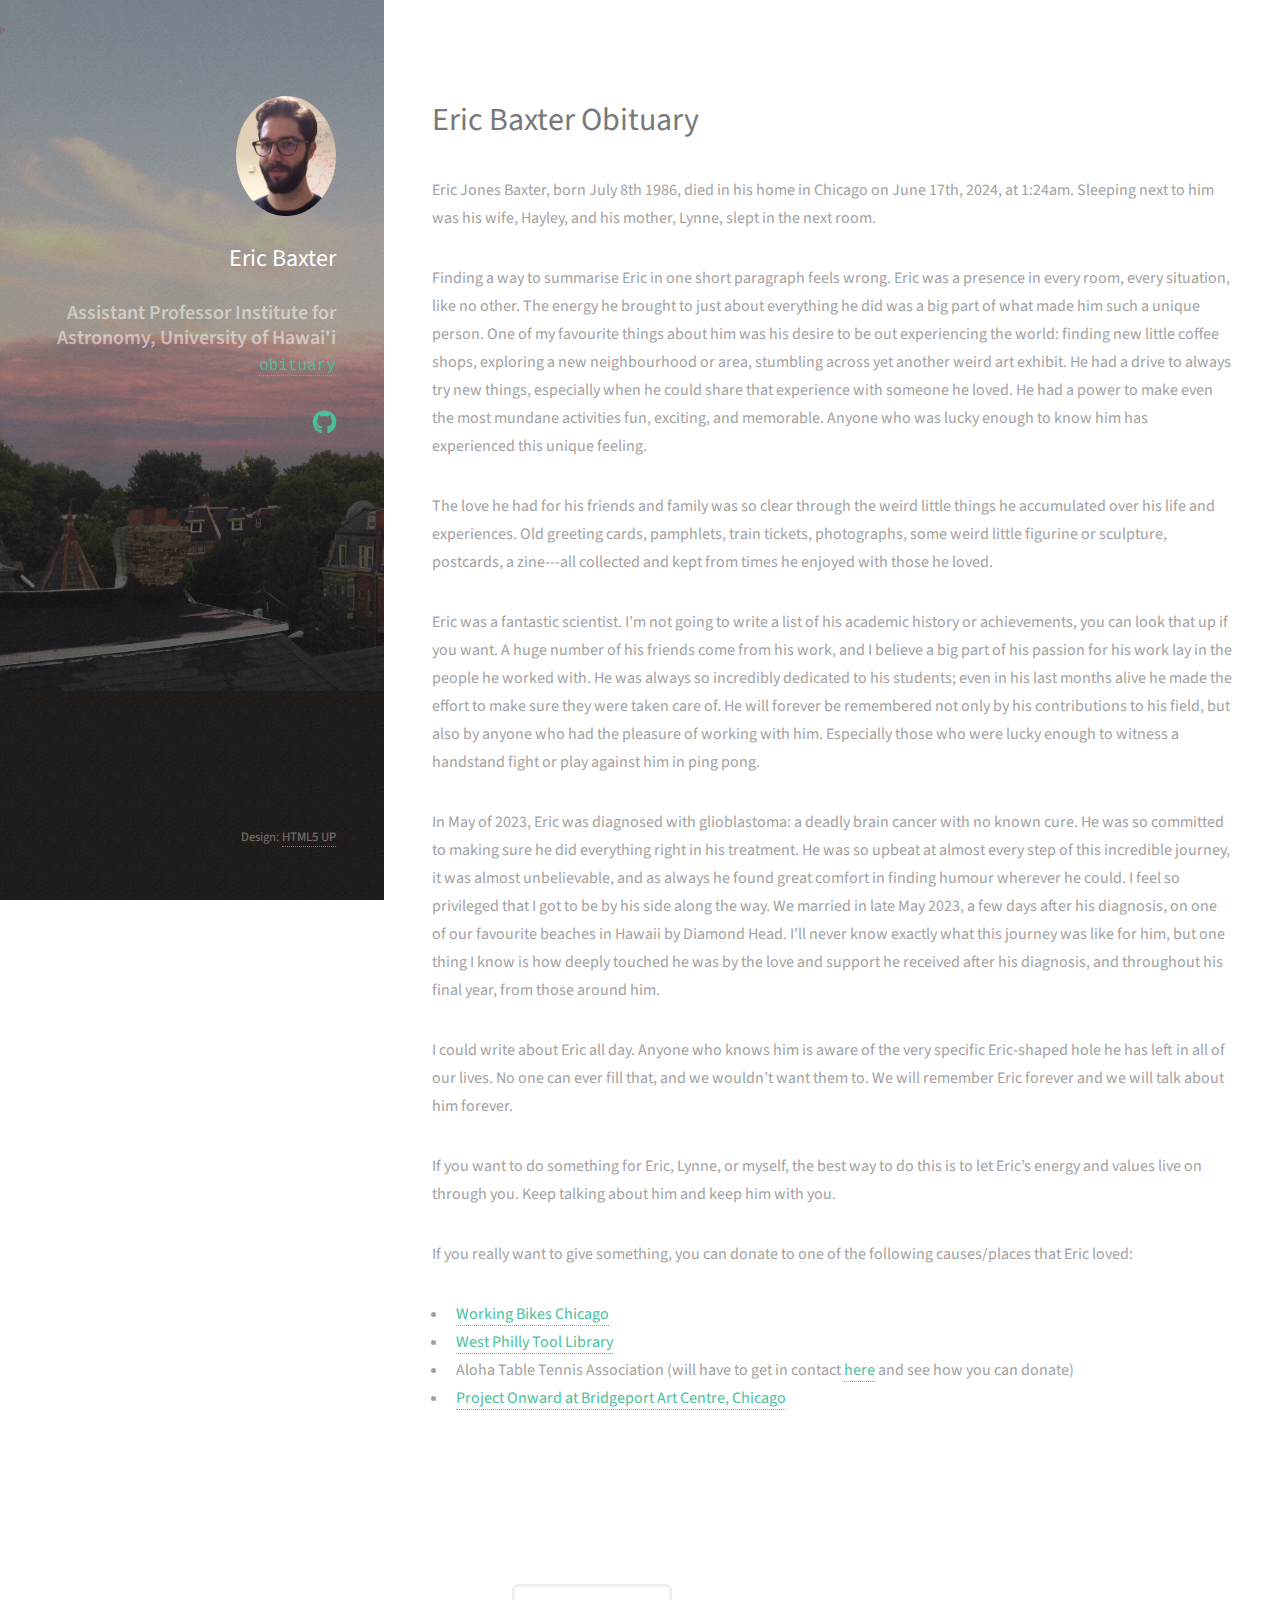
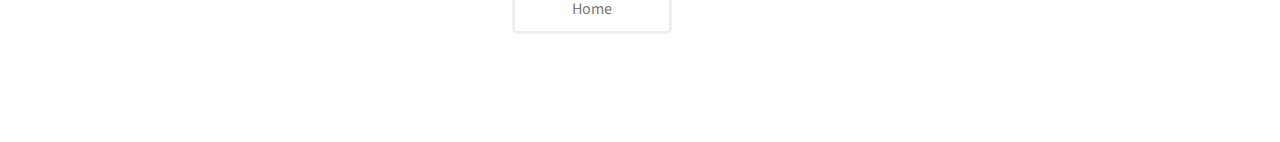
==== obit.html @ 88716fe7 "Update obit.html" ====
<!DOCTYPE HTML>
<!--
	Strata by HTML5 UP
	html5up.net | @ajlkn
	Free for personal and commercial use under the CCA 3.0 license (html5up.net/license)
-->
<html>
	<head>
		<title>Eric Baxter</title>
		<meta charset="utf-8" />
		<meta name="viewport" content="width=device-width, initial-scale=1, user-scalable=no" />
		<link rel="stylesheet" href="assets/css/main.css" />
	</head>
	<body class="is-preload">

		<!-- Header -->
			<header id="header">
				<div class="inner">
					<a href="#" class="image avatar" id="gohomelink"><img src="images/face_baxter.jpg" alt="" /></a>
					<h2><strong>Eric Baxter</strong>  </h2>
					<h1>
					  Assistant Professor <br>
					  Institute for Astronomy, </br>
					  University of Hawai'i <br></br>
					</h1>
					<!-- <span class="monospace">ericjbax at gmail dot com</span> -->
					<span class="monospace"><a href="obit.html"> obituary </a></span>
					<br></br>
					<ul class="icons">
						<li><a href="https://github.com/ebaxter" class="icon brands fa-github"><span class="label">Github</span></a></li>
					</ul>

				</div>
			</header>

		<!-- Main -->
			<div id="main">
			  <div id="main_wrap">
				<!-- One -->
					<section id="one">
						<header class="major">
							<h2><b>Eric Baxter Obituary</b></h2>
						</header>
						<p> 
							Eric Jones Baxter, born July 8th 1986, died in his home in Chicago on June 17th, 2024, at 1:24am. 
							Sleeping next to him was his wife, Hayley, and his mother, Lynne, slept in the next room. 
						</p>

            					<p> 
							Finding a way to summarise Eric in one short paragraph feels wrong. Eric was a presence in every room, every situation, like no other. 
							The energy he brought to just about everything he did was a big part of what made him such a unique person. 
							One of my favourite things about him was his desire to be out experiencing the world: finding new little coffee shops, exploring a new neighbourhood or area, stumbling across yet another weird art exhibit. 
							He had a drive to always try new things, especially when he could share that experience with someone he loved. He had a power to make even the most mundane activities fun, exciting, and memorable. 
							Anyone who was lucky enough to know him has experienced this unique feeling.
						</p>
						
						<p> 
							The love he had for his friends and family was so clear through the weird little things he accumulated over his life and experiences. 
							Old greeting cards, pamphlets, train tickets, photographs, some weird little figurine or sculpture, postcards, a zine---all collected and kept from times he enjoyed with those he loved. 
						</p>

						<p> 
							Eric was a fantastic scientist. I’m not going to write a list of his academic history or achievements, you can look that up if you want. 
							A huge number of his friends come from his work, and I believe a big part of his passion for his work lay in the people he worked with. 
							He was always so incredibly dedicated to his students; even in his last months alive he made the effort to make sure they were taken care of. 
							He will forever be remembered not only by his contributions to his field, but also by anyone who had the pleasure of working with him. 
							Especially those who were lucky enough to witness a handstand fight or play against him in ping pong. 
						</p>
						
						<p> 
							In May of 2023, Eric was diagnosed with glioblastoma: a deadly brain cancer with no known cure. He was so committed to making sure he did everything right in his treatment. 
							He was so upbeat at almost every step of this incredible journey, it was almost unbelievable, and as always he found great comfort in finding humour wherever he could.
							I feel so privileged that I got to be by his side along the way. We married in late May 2023, a few days after his diagnosis, on one of our favourite beaches in Hawaii by Diamond Head. 
							I’ll never know exactly what this journey was like for him, but one thing I know is how deeply touched he was by the love and support he received after his diagnosis, and throughout his final year, from those around him. 
						</p>
						
						<p> 
							I could write about Eric all day. Anyone who knows him is aware of the very specific Eric-shaped hole he has left in all of our lives. No one can ever fill that, and we wouldn’t want them to. 
							We will remember Eric forever and we will talk about him forever. 
						</p>
						
						<p>
							If you want to do something for Eric, Lynne, or myself, the best way to do this is to let Eric’s energy and values live on through you. Keep talking about him and keep him with you. 
							<!-- Some suggestions:
							<ul>
								<li> Visit your local independent coffee shop </li>
								<li> Try something new with Eric’s voice in your head, egging you on </li>
								<li> Go to a small art gallery </li>
								<li> Support small businesses as much as you can </li>
								<li> Drive less; bike, walk, or use public transit </li>
								<li> Learn to play ping pong </li>
							</ul> 
						</p> -->
						<p> 
							If you really want to give something, you can donate to one of the following causes/places that Eric loved:
							<ul>
								<li> <a href="https://workingbikes.org/monetarydonations/">Working Bikes Chicago</a> </li>
								<li> <a href="https://westphillytools.org/donate/">West Philly Tool Library</a></li> 
								<li> Aloha Table Tennis Association (will have to get in contact <a href="https://alohatabletennis.org">here</a> and see how you can donate) </li>
								<li> <a href="https://www.projectonward.org/donate">Project Onward at Bridgeport Art Centre, Chicago</a></li>
							</ul>
						</p>
						<!-- 
						<p> 
							If you want to say something about Eric or share a story or memory, please do so on <a href="https://www.kudoboard.com/boards/w0yE9mxE">this kudoboard </a>
						</p>
						-->

						<br><br><br><br><br>
						<ul class="actions">
							<li><a href="index.html" class="button" id="returnhome7">Home</a></li>
						</ul>
						<br>
					</section>					
			  </div>
		</div>

			

		<!-- Footer -->
			<footer id="footer">
				<div class="inner">
					<ul class="copyright">
						<li>Design: <a href="http://html5up.net">HTML5 UP</a></li>
					</ul>
				</div>
			</footer>

		<!-- Scripts -->
			<script src="assets/js/jquery.min.js"></script>
			<script src="assets/js/jquery.poptrox.min.js"></script>
			<script src="assets/js/browser.min.js"></script>
			<script src="assets/js/breakpoints.min.js"></script>
			<script src="assets/js/util.js"></script>
			<script src="assets/js/main.js"></script>
			<script src="assets/js/switchdivs.js"></script>

	</body>
</html>
---- assets/css/main.css ----
@import url("fontawesome-all.min.css");
@import url("https://fonts.googleapis.com/css?family=Source+Sans+Pro:400,400italic");

/*
	Strata by HTML5 UP
	html5up.net | @ajlkn
	Free for personal and commercial use under the CCA 3.0 license (html5up.net/license)
*/

html, body, div, span, applet, object,
iframe, h1, h2, h3, h4, h5, h6, p, blockquote,
pre, a, abbr, acronym, address, big, cite,
code, del, dfn, em, img, ins, kbd, q, s, samp,
small, strike, strong, sub, sup, tt, var, b,
u, i, center, dl, dt, dd, ol, ul, li, fieldset,
form, label, legend, table, caption, tbody,
tfoot, thead, tr, th, td, article, aside,
canvas, details, embed, figure, figcaption,
footer, header, hgroup, menu, nav, output, ruby,
section, summary, time, mark, audio, video {
	margin: 0;
	padding: 0;
	border: 0;
	font-size: 100%;
	font: inherit;
	vertical-align: baseline;}

article, aside, details, figcaption, figure,
footer, header, hgroup, menu, nav, section {
	display: block;}

body {
	line-height: 1;
}

ol, ul {
	list-style: none;
}

blockquote, q {
	quotes: none;
}

	blockquote:before, blockquote:after, q:before, q:after {
		content: '';
		content: none;
	}

table {
	border-collapse: collapse;
	border-spacing: 0;
}

body {
	-webkit-text-size-adjust: none;
}

mark {
	background-color: transparent;
	color: inherit;
}

input::-moz-focus-inner {
	border: 0;
	padding: 0;
}

input, select, textarea {
	-moz-appearance: none;
	-webkit-appearance: none;
	-ms-appearance: none;
	appearance: none;
}

.monospace {
   font-family: monospace;
}

/* Basic */

	html {
		box-sizing: border-box;
	}

	*, *:before, *:after {
		box-sizing: inherit;
	}

	body {
		background: #fff;
	}

		body.is-preload *, body.is-preload *:before, body.is-preload *:after {
			-moz-animation: none !important;
			-webkit-animation: none !important;
			-ms-animation: none !important;
			animation: none !important;
			-moz-transition: none !important;
			-webkit-transition: none !important;
			-ms-transition: none !important;
			transition: none !important;
		}

	body, input, select, textarea {
		color: #a2a2a2;
		font-family: "Source Sans Pro", Helvetica, sans-serif;
		font-size: 16pt;
		font-weight: 400;
		line-height: 1.75em;
	}

	a {
		-moz-transition: color 0.2s ease-in-out, border-color 0.2s ease-in-out;
		-webkit-transition: color 0.2s ease-in-out, border-color 0.2s ease-in-out;
		-ms-transition: color 0.2s ease-in-out, border-color 0.2s ease-in-out;
		transition: color 0.2s ease-in-out, border-color 0.2s ease-in-out;
		border-bottom: dotted 1px;
		color: #49bf9d;
		text-decoration: none;
	}

		a:hover {
			border-bottom-color: transparent;
			color: #49bf9d !important;
			text-decoration: none;
		}

	strong, b {
		color: #787878;
		font-weight: 400;
	}

	em, i {
		font-style: italic;
	}

	p {
		margin: 0 0 2em 0;
	}

	h1, h2, h3, h4, h5, h6 {
		color: #787878;
		font-weight: 600;
		line-height: 1em;
		margin: 0 0 1em 0;
	}

		h1 a, h2 a, h3 a, h4 a, h5 a, h6 a {
			color: inherit;
			text-decoration: none;
		}

	h1 {
		font-size: 2em;
		line-height: 1.5em;
	}

	h2 {
		font-size: 1.5em;
		line-height: 1.5em;
	}

	h3 {
		font-size: 1.25em;
		line-height: 1.5em;
	}

	h4 {
		font-size: 1.1em;
		line-height: 1.5em;
	}

	h5 {
		font-size: 0.9em;
		line-height: 1.5em;
	}

	h6 {
		font-size: 0.7em;
		line-height: 1.5em;
	}

	sub {
		font-size: 0.8em;
		position: relative;
		top: 0.5em;
	}

	sup {
		font-size: 0.8em;
		position: relative;
		top: -0.5em;
	}

	hr {
		border: 0;
		border-bottom: solid 2px #efefef;
		margin: 2em 0;
	}

		hr.major {
			margin: 3em 0;
		}

	blockquote {
		border-left: solid 6px #efefef;
		font-style: italic;
		margin: 0 0 2em 0;
		padding: 0.5em 0 0.5em 1.5em;
	}

	code {
		background: #f7f7f7;
		border-radius: 0.35em;
		border: solid 2px #efefef;
		font-family: "Courier New", monospace;
		font-size: 0.9em;
		margin: 0 0.25em;
		padding: 0.25em 0.65em;
	}

	pre {
		-webkit-overflow-scrolling: touch;
		font-family: "Courier New", monospace;
		font-size: 0.9em;
		margin: 0 0 2em 0;
	}

		pre code {
			display: block;
			line-height: 1.75em;
			padding: 1em 1.5em;
			overflow-x: auto;
		}

	.align-left {
		text-align: left;
	}

	.align-center {
		text-align: center;
	}

	.align-right {
		text-align: right;
	}

/* Container */

	.container {
		margin: 0 auto;
		max-width: calc(100% - 4em);
		width: 100%;
	}

		.container.xsmall {
			width: 25%;
		}

		.container.small {
			width: 50%;
		}

		.container.medium {
			width: 75%;
		}

		.container.large {
			width: 125%;
		}

		.container.xlarge {
			width: 150%;
		}

		.container.max {
			width: 100%;
		}

		@media screen and (max-width: 980px) {

			.container {
				width: 100% !important;
				max-width: 100% !important;
			}

		}

		@media screen and (max-width: 480px) {

			.container {
				max-width: calc(100% - 3em);
			}

		}

/* Row */

	.row {
		display: flex;
		flex-wrap: wrap;
		box-sizing: border-box;
		align-items: stretch;
	}

		.row > * {
			box-sizing: border-box;
		}

		.row.gtr-uniform > * > :last-child {
			margin-bottom: 0;
		}

		.row.aln-left {
			justify-content: flex-start;
		}

		.row.aln-center {
			justify-content: center;
		}

		.row.aln-right {
			justify-content: flex-end;
		}

		.row.aln-top {
			align-items: flex-start;
		}

		.row.aln-middle {
			align-items: center;
		}

		.row.aln-bottom {
			align-items: flex-end;
		}

		.row > .imp {
			order: -1;
		}

		.row > .col-1 {
			width: 8.33333%;
		}

		.row > .off-1 {
			margin-left: 8.33333%;
		}

		.row > .col-2 {
			width: 16.66667%;
		}

		.row > .off-2 {
			margin-left: 16.66667%;
		}

		.row > .col-3 {
			width: 25%;
		}

		.row > .off-3 {
			margin-left: 25%;
		}

		.row > .col-4 {
			width: 33.33333%;
		}

		.row > .off-4 {
			margin-left: 33.33333%;
		}

		.row > .col-5 {
			width: 41.66667%;
		}

		.row > .off-5 {
			margin-left: 41.66667%;
		}

		.row > .col-6 {
			width: 50%;
		}

		.row > .off-6 {
			margin-left: 50%;
		}

		.row > .col-7 {
			width: 58.33333%;
		}

		.row > .off-7 {
			margin-left: 58.33333%;
		}

		.row > .col-8 {
			width: 66.66667%;
		}

		.row > .off-8 {
			margin-left: 66.66667%;
		}

		.row > .col-9 {
			width: 75%;
		}

		.row > .off-9 {
			margin-left: 75%;
		}

		.row > .col-10 {
			width: 83.33333%;
		}

		.row > .off-10 {
			margin-left: 83.33333%;
		}

		.row > .col-11 {
			width: 91.66667%;
		}

		.row > .off-11 {
			margin-left: 91.66667%;
		}

		.row > .col-12 {
			width: 100%;
		}

		.row > .off-12 {
			margin-left: 100%;
		}

		.row.gtr-0 {
			margin-top: 0;
			margin-left: 0em;
		}

			.row.gtr-0 > * {
				padding: 0 0 0 0em;
			}

			.row.gtr-0.gtr-uniform {
				margin-top: 0em;
			}

				.row.gtr-0.gtr-uniform > * {
					padding-top: 0em;
				}

		.row.gtr-25 {
			margin-top: 0;
			margin-left: -0.625em;
		}

			.row.gtr-25 > * {
				padding: 0 0 0 0.625em;
			}

			.row.gtr-25.gtr-uniform {
				margin-top: -0.625em;
			}

				.row.gtr-25.gtr-uniform > * {
					padding-top: 0.625em;
				}

		.row.gtr-50 {
			margin-top: 0;
			margin-left: -1.25em;
		}

			.row.gtr-50 > * {
				padding: 0 0 0 1.25em;
			}

			.row.gtr-50.gtr-uniform {
				margin-top: -1.25em;
			}

				.row.gtr-50.gtr-uniform > * {
					padding-top: 1.25em;
				}

		.row {
			margin-top: 0;
			margin-left: -2.5em;
		}

			.row > * {
				padding: 0 0 0 2.5em;
			}

			.row.gtr-uniform {
				margin-top: -2.5em;
			}

				.row.gtr-uniform > * {
					padding-top: 2.5em;
				}

		.row.gtr-150 {
			margin-top: 0;
			margin-left: -3.75em;
		}

			.row.gtr-150 > * {
				padding: 0 0 0 3.75em;
			}

			.row.gtr-150.gtr-uniform {
				margin-top: -3.75em;
			}

				.row.gtr-150.gtr-uniform > * {
					padding-top: 3.75em;
				}

		.row.gtr-200 {
			margin-top: 0;
			margin-left: -5em;
		}

			.row.gtr-200 > * {
				padding: 0 0 0 5em;
			}

			.row.gtr-200.gtr-uniform {
				margin-top: -5em;
			}

				.row.gtr-200.gtr-uniform > * {
					padding-top: 5em;
				}

		@media screen and (max-width: 1800px) {

			.row {
				display: flex;
				flex-wrap: wrap;
				box-sizing: border-box;
				align-items: stretch;
			}

				.row > * {
					box-sizing: border-box;
				}

				.row.gtr-uniform > * > :last-child {
					margin-bottom: 0;
				}

				.row.aln-left {
					justify-content: flex-start;
				}

				.row.aln-center {
					justify-content: center;
				}

				.row.aln-right {
					justify-content: flex-end;
				}

				.row.aln-top {
					align-items: flex-start;
				}

				.row.aln-middle {
					align-items: center;
				}

				.row.aln-bottom {
					align-items: flex-end;
				}

				.row > .imp-xlarge {
					order: -1;
				}

				.row > .col-1-xlarge {
					width: 8.33333%;
				}

				.row > .off-1-xlarge {
					margin-left: 8.33333%;
				}

				.row > .col-2-xlarge {
					width: 16.66667%;
				}

				.row > .off-2-xlarge {
					margin-left: 16.66667%;
				}

				.row > .col-3-xlarge {
					width: 25%;
				}

				.row > .off-3-xlarge {
					margin-left: 25%;
				}

				.row > .col-4-xlarge {
					width: 33.33333%;
				}

				.row > .off-4-xlarge {
					margin-left: 33.33333%;
				}

				.row > .col-5-xlarge {
					width: 41.66667%;
				}

				.row > .off-5-xlarge {
					margin-left: 41.66667%;
				}

				.row > .col-6-xlarge {
					width: 50%;
				}

				.row > .off-6-xlarge {
					margin-left: 50%;
				}

				.row > .col-7-xlarge {
					width: 58.33333%;
				}

				.row > .off-7-xlarge {
					margin-left: 58.33333%;
				}

				.row > .col-8-xlarge {
					width: 66.66667%;
				}

				.row > .off-8-xlarge {
					margin-left: 66.66667%;
				}

				.row > .col-9-xlarge {
					width: 75%;
				}

				.row > .off-9-xlarge {
					margin-left: 75%;
				}

				.row > .col-10-xlarge {
					width: 83.33333%;
				}

				.row > .off-10-xlarge {
					margin-left: 83.33333%;
				}

				.row > .col-11-xlarge {
					width: 91.66667%;
				}

				.row > .off-11-xlarge {
					margin-left: 91.66667%;
				}

				.row > .col-12-xlarge {
					width: 100%;
				}

				.row > .off-12-xlarge {
					margin-left: 100%;
				}

				.row.gtr-0 {
					margin-top: 0;
					margin-left: 0em;
				}

					.row.gtr-0 > * {
						padding: 0 0 0 0em;
					}

					.row.gtr-0.gtr-uniform {
						margin-top: 0em;
					}

						.row.gtr-0.gtr-uniform > * {
							padding-top: 0em;
						}

				.row.gtr-25 {
					margin-top: 0;
					margin-left: -0.625em;
				}

					.row.gtr-25 > * {
						padding: 0 0 0 0.625em;
					}

					.row.gtr-25.gtr-uniform {
						margin-top: -0.625em;
					}

						.row.gtr-25.gtr-uniform > * {
							padding-top: 0.625em;
						}

				.row.gtr-50 {
					margin-top: 0;
					margin-left: -1.25em;
				}

					.row.gtr-50 > * {
						padding: 0 0 0 1.25em;
					}

					.row.gtr-50.gtr-uniform {
						margin-top: -1.25em;
					}

						.row.gtr-50.gtr-uniform > * {
							padding-top: 1.25em;
						}

				.row {
					margin-top: 0;
					margin-left: -2.5em;
				}

					.row > * {
						padding: 0 0 0 2.5em;
					}

					.row.gtr-uniform {
						margin-top: -2.5em;
					}

						.row.gtr-uniform > * {
							padding-top: 2.5em;
						}

				.row.gtr-150 {
					margin-top: 0;
					margin-left: -3.75em;
				}

					.row.gtr-150 > * {
						padding: 0 0 0 3.75em;
					}

					.row.gtr-150.gtr-uniform {
						margin-top: -3.75em;
					}

						.row.gtr-150.gtr-uniform > * {
							padding-top: 3.75em;
						}

				.row.gtr-200 {
					margin-top: 0;
					margin-left: -5em;
				}

					.row.gtr-200 > * {
						padding: 0 0 0 5em;
					}

					.row.gtr-200.gtr-uniform {
						margin-top: -5em;
					}

						.row.gtr-200.gtr-uniform > * {
							padding-top: 5em;
						}

		}

		@media screen and (max-width: 1280px) {

			.row {
				display: flex;
				flex-wrap: wrap;
				box-sizing: border-box;
				align-items: stretch;
			}

				.row > * {
					box-sizing: border-box;
				}

				.row.gtr-uniform > * > :last-child {
					margin-bottom: 0;
				}

				.row.aln-left {
					justify-content: flex-start;
				}

				.row.aln-center {
					justify-content: center;
				}

				.row.aln-right {
					justify-content: flex-end;
				}

				.row.aln-top {
					align-items: flex-start;
				}

				.row.aln-middle {
					align-items: center;
				}

				.row.aln-bottom {
					align-items: flex-end;
				}

				.row > .imp-large {
					order: -1;
				}

				.row > .col-1-large {
					width: 8.33333%;
				}

				.row > .off-1-large {
					margin-left: 8.33333%;
				}

				.row > .col-2-large {
					width: 16.66667%;
				}

				.row > .off-2-large {
					margin-left: 16.66667%;
				}

				.row > .col-3-large {
					width: 25%;
				}

				.row > .off-3-large {
					margin-left: 25%;
				}

				.row > .col-4-large {
					width: 33.33333%;
				}

				.row > .off-4-large {
					margin-left: 33.33333%;
				}

				.row > .col-5-large {
					width: 41.66667%;
				}

				.row > .off-5-large {
					margin-left: 41.66667%;
				}

				.row > .col-6-large {
					width: 50%;
				}

				.row > .off-6-large {
					margin-left: 50%;
				}

				.row > .col-7-large {
					width: 58.33333%;
				}

				.row > .off-7-large {
					margin-left: 58.33333%;
				}

				.row > .col-8-large {
					width: 66.66667%;
				}

				.row > .off-8-large {
					margin-left: 66.66667%;
				}

				.row > .col-9-large {
					width: 75%;
				}

				.row > .off-9-large {
					margin-left: 75%;
				}

				.row > .col-10-large {
					width: 83.33333%;
				}

				.row > .off-10-large {
					margin-left: 83.33333%;
				}

				.row > .col-11-large {
					width: 91.66667%;
				}

				.row > .off-11-large {
					margin-left: 91.66667%;
				}

				.row > .col-12-large {
					width: 100%;
				}

				.row > .off-12-large {
					margin-left: 100%;
				}

				.row.gtr-0 {
					margin-top: 0;
					margin-left: 0em;
				}

					.row.gtr-0 > * {
						padding: 0 0 0 0em;
					}

					.row.gtr-0.gtr-uniform {
						margin-top: 0em;
					}

						.row.gtr-0.gtr-uniform > * {
							padding-top: 0em;
						}

				.row.gtr-25 {
					margin-top: 0;
					margin-left: -0.5em;
				}

					.row.gtr-25 > * {
						padding: 0 0 0 0.5em;
					}

					.row.gtr-25.gtr-uniform {
						margin-top: -0.5em;
					}

						.row.gtr-25.gtr-uniform > * {
							padding-top: 0.5em;
						}

				.row.gtr-50 {
					margin-top: 0;
					margin-left: -1em;
				}

					.row.gtr-50 > * {
						padding: 0 0 0 1em;
					}

					.row.gtr-50.gtr-uniform {
						margin-top: -1em;
					}

						.row.gtr-50.gtr-uniform > * {
							padding-top: 1em;
						}

				.row {
					margin-top: 0;
					margin-left: -2em;
				}

					.row > * {
						padding: 0 0 0 2em;
					}

					.row.gtr-uniform {
						margin-top: -2em;
					}

						.row.gtr-uniform > * {
							padding-top: 2em;
						}

				.row.gtr-150 {
					margin-top: 0;
					margin-left: -3em;
				}

					.row.gtr-150 > * {
						padding: 0 0 0 3em;
					}

					.row.gtr-150.gtr-uniform {
						margin-top: -3em;
					}

						.row.gtr-150.gtr-uniform > * {
							padding-top: 3em;
						}

				.row.gtr-200 {
					margin-top: 0;
					margin-left: -4em;
				}

					.row.gtr-200 > * {
						padding: 0 0 0 4em;
					}

					.row.gtr-200.gtr-uniform {
						margin-top: -4em;
					}

						.row.gtr-200.gtr-uniform > * {
							padding-top: 4em;
						}

		}

		@media screen and (max-width: 980px) {

			.row {
				display: flex;
				flex-wrap: wrap;
				box-sizing: border-box;
				align-items: stretch;
			}

				.row > * {
					box-sizing: border-box;
				}

				.row.gtr-uniform > * > :last-child {
					margin-bottom: 0;
				}

				.row.aln-left {
					justify-content: flex-start;
				}

				.row.aln-center {
					justify-content: center;
				}

				.row.aln-right {
					justify-content: flex-end;
				}

				.row.aln-top {
					align-items: flex-start;
				}

				.row.aln-middle {
					align-items: center;
				}

				.row.aln-bottom {
					align-items: flex-end;
				}

				.row > .imp-medium {
					order: -1;
				}

				.row > .col-1-medium {
					width: 8.33333%;
				}

				.row > .off-1-medium {
					margin-left: 8.33333%;
				}

				.row > .col-2-medium {
					width: 16.66667%;
				}

				.row > .off-2-medium {
					margin-left: 16.66667%;
				}

				.row > .col-3-medium {
					width: 25%;
				}

				.row > .off-3-medium {
					margin-left: 25%;
				}

				.row > .col-4-medium {
					width: 33.33333%;
				}

				.row > .off-4-medium {
					margin-left: 33.33333%;
				}

				.row > .col-5-medium {
					width: 41.66667%;
				}

				.row > .off-5-medium {
					margin-left: 41.66667%;
				}

				.row > .col-6-medium {
					width: 50%;
				}

				.row > .off-6-medium {
					margin-left: 50%;
				}

				.row > .col-7-medium {
					width: 58.33333%;
				}

				.row > .off-7-medium {
					margin-left: 58.33333%;
				}

				.row > .col-8-medium {
					width: 66.66667%;
				}

				.row > .off-8-medium {
					margin-left: 66.66667%;
				}

				.row > .col-9-medium {
					width: 75%;
				}

				.row > .off-9-medium {
					margin-left: 75%;
				}

				.row > .col-10-medium {
					width: 83.33333%;
				}

				.row > .off-10-medium {
					margin-left: 83.33333%;
				}

				.row > .col-11-medium {
					width: 91.66667%;
				}

				.row > .off-11-medium {
					margin-left: 91.66667%;
				}

				.row > .col-12-medium {
					width: 100%;
				}

				.row > .off-12-medium {
					margin-left: 100%;
				}

				.row.gtr-0 {
					margin-top: 0;
					margin-left: 0em;
				}

					.row.gtr-0 > * {
						padding: 0 0 0 0em;
					}

					.row.gtr-0.gtr-uniform {
						margin-top: 0em;
					}

						.row.gtr-0.gtr-uniform > * {
							padding-top: 0em;
						}

				.row.gtr-25 {
					margin-top: 0;
					margin-left: -0.5em;
				}

					.row.gtr-25 > * {
						padding: 0 0 0 0.5em;
					}

					.row.gtr-25.gtr-uniform {
						margin-top: -0.5em;
					}

						.row.gtr-25.gtr-uniform > * {
							padding-top: 0.5em;
						}

				.row.gtr-50 {
					margin-top: 0;
					margin-left: -1em;
				}

					.row.gtr-50 > * {
						padding: 0 0 0 1em;
					}

					.row.gtr-50.gtr-uniform {
						margin-top: -1em;
					}

						.row.gtr-50.gtr-uniform > * {
							padding-top: 1em;
						}

				.row {
					margin-top: 0;
					margin-left: -2em;
				}

					.row > * {
						padding: 0 0 0 2em;
					}

					.row.gtr-uniform {
						margin-top: -2em;
					}

						.row.gtr-uniform > * {
							padding-top: 2em;
						}

				.row.gtr-150 {
					margin-top: 0;
					margin-left: -3em;
				}

					.row.gtr-150 > * {
						padding: 0 0 0 3em;
					}

					.row.gtr-150.gtr-uniform {
						margin-top: -3em;
					}

						.row.gtr-150.gtr-uniform > * {
							padding-top: 3em;
						}

				.row.gtr-200 {
					margin-top: 0;
					margin-left: -4em;
				}

					.row.gtr-200 > * {
						padding: 0 0 0 4em;
					}

					.row.gtr-200.gtr-uniform {
						margin-top: -4em;
					}

						.row.gtr-200.gtr-uniform > * {
							padding-top: 4em;
						}

		}

		@media screen and (max-width: 736px) {

			.row {
				display: flex;
				flex-wrap: wrap;
				box-sizing: border-box;
				align-items: stretch;
			}

				.row > * {
					box-sizing: border-box;
				}

				.row.gtr-uniform > * > :last-child {
					margin-bottom: 0;
				}

				.row.aln-left {
					justify-content: flex-start;
				}

				.row.aln-center {
					justify-content: center;
				}

				.row.aln-right {
					justify-content: flex-end;
				}

				.row.aln-top {
					align-items: flex-start;
				}

				.row.aln-middle {
					align-items: center;
				}

				.row.aln-bottom {
					align-items: flex-end;
				}

				.row > .imp-small {
					order: -1;
				}

				.row > .col-1-small {
					width: 8.33333%;
				}

				.row > .off-1-small {
					margin-left: 8.33333%;
				}

				.row > .col-2-small {
					width: 16.66667%;
				}

				.row > .off-2-small {
					margin-left: 16.66667%;
				}

				.row > .col-3-small {
					width: 25%;
				}

				.row > .off-3-small {
					margin-left: 25%;
				}

				.row > .col-4-small {
					width: 33.33333%;
				}

				.row > .off-4-small {
					margin-left: 33.33333%;
				}

				.row > .col-5-small {
					width: 41.66667%;
				}

				.row > .off-5-small {
					margin-left: 41.66667%;
				}

				.row > .col-6-small {
					width: 50%;
				}

				.row > .off-6-small {
					margin-left: 50%;
				}

				.row > .col-7-small {
					width: 58.33333%;
				}

				.row > .off-7-small {
					margin-left: 58.33333%;
				}

				.row > .col-8-small {
					width: 66.66667%;
				}

				.row > .off-8-small {
					margin-left: 66.66667%;
				}

				.row > .col-9-small {
					width: 75%;
				}

				.row > .off-9-small {
					margin-left: 75%;
				}

				.row > .col-10-small {
					width: 83.33333%;
				}

				.row > .off-10-small {
					margin-left: 83.33333%;
				}

				.row > .col-11-small {
					width: 91.66667%;
				}

				.row > .off-11-small {
					margin-left: 91.66667%;
				}

				.row > .col-12-small {
					width: 100%;
				}

				.row > .off-12-small {
					margin-left: 100%;
				}

				.row.gtr-0 {
					margin-top: 0;
					margin-left: 0em;
				}

					.row.gtr-0 > * {
						padding: 0 0 0 0em;
					}

					.row.gtr-0.gtr-uniform {
						margin-top: 0em;
					}

						.row.gtr-0.gtr-uniform > * {
							padding-top: 0em;
						}

				.row.gtr-25 {
					margin-top: 0;
					margin-left: -0.375em;
				}

					.row.gtr-25 > * {
						padding: 0 0 0 0.375em;
					}

					.row.gtr-25.gtr-uniform {
						margin-top: -0.375em;
					}

						.row.gtr-25.gtr-uniform > * {
							padding-top: 0.375em;
						}

				.row.gtr-50 {
					margin-top: 0;
					margin-left: -0.75em;
				}

					.row.gtr-50 > * {
						padding: 0 0 0 0.75em;
					}

					.row.gtr-50.gtr-uniform {
						margin-top: -0.75em;
					}

						.row.gtr-50.gtr-uniform > * {
							padding-top: 0.75em;
						}

				.row {
					margin-top: 0;
					margin-left: -1.5em;
				}

					.row > * {
						padding: 0 0 0 1.5em;
					}

					.row.gtr-uniform {
						margin-top: -1.5em;
					}

						.row.gtr-uniform > * {
							padding-top: 1.5em;
						}

				.row.gtr-150 {
					margin-top: 0;
					margin-left: -2.25em;
				}

					.row.gtr-150 > * {
						padding: 0 0 0 2.25em;
					}

					.row.gtr-150.gtr-uniform {
						margin-top: -2.25em;
					}

						.row.gtr-150.gtr-uniform > * {
							padding-top: 2.25em;
						}

				.row.gtr-200 {
					margin-top: 0;
					margin-left: -3em;
				}

					.row.gtr-200 > * {
						padding: 0 0 0 3em;
					}

					.row.gtr-200.gtr-uniform {
						margin-top: -3em;
					}

						.row.gtr-200.gtr-uniform > * {
							padding-top: 3em;
						}

		}

		@media screen and (max-width: 480px) {

			.row {
				display: flex;
				flex-wrap: wrap;
				box-sizing: border-box;
				align-items: stretch;
			}

				.row > * {
					box-sizing: border-box;
				}

				.row.gtr-uniform > * > :last-child {
					margin-bottom: 0;
				}

				.row.aln-left {
					justify-content: flex-start;
				}

				.row.aln-center {
					justify-content: center;
				}

				.row.aln-right {
					justify-content: flex-end;
				}

				.row.aln-top {
					align-items: flex-start;
				}

				.row.aln-middle {
					align-items: center;
				}

				.row.aln-bottom {
					align-items: flex-end;
				}

				.row > .imp-xsmall {
					order: -1;
				}

				.row > .col-1-xsmall {
					width: 8.33333%;
				}

				.row > .off-1-xsmall {
					margin-left: 8.33333%;
				}

				.row > .col-2-xsmall {
					width: 16.66667%;
				}

				.row > .off-2-xsmall {
					margin-left: 16.66667%;
				}

				.row > .col-3-xsmall {
					width: 25%;
				}

				.row > .off-3-xsmall {
					margin-left: 25%;
				}

				.row > .col-4-xsmall {
					width: 33.33333%;
				}

				.row > .off-4-xsmall {
					margin-left: 33.33333%;
				}

				.row > .col-5-xsmall {
					width: 41.66667%;
				}

				.row > .off-5-xsmall {
					margin-left: 41.66667%;
				}

				.row > .col-6-xsmall {
					width: 50%;
				}

				.row > .off-6-xsmall {
					margin-left: 50%;
				}

				.row > .col-7-xsmall {
					width: 58.33333%;
				}

				.row > .off-7-xsmall {
					margin-left: 58.33333%;
				}

				.row > .col-8-xsmall {
					width: 66.66667%;
				}

				.row > .off-8-xsmall {
					margin-left: 66.66667%;
				}

				.row > .col-9-xsmall {
					width: 75%;
				}

				.row > .off-9-xsmall {
					margin-left: 75%;
				}

				.row > .col-10-xsmall {
					width: 83.33333%;
				}

				.row > .off-10-xsmall {
					margin-left: 83.33333%;
				}

				.row > .col-11-xsmall {
					width: 91.66667%;
				}

				.row > .off-11-xsmall {
					margin-left: 91.66667%;
				}

				.row > .col-12-xsmall {
					width: 100%;
				}

				.row > .off-12-xsmall {
					margin-left: 100%;
				}

				.row.gtr-0 {
					margin-top: 0;
					margin-left: 0em;
				}

					.row.gtr-0 > * {
						padding: 0 0 0 0em;
					}

					.row.gtr-0.gtr-uniform {
						margin-top: 0em;
					}

						.row.gtr-0.gtr-uniform > * {
							padding-top: 0em;
						}

				.row.gtr-25 {
					margin-top: 0;
					margin-left: -0.375em;
				}

					.row.gtr-25 > * {
						padding: 0 0 0 0.375em;
					}

					.row.gtr-25.gtr-uniform {
						margin-top: -0.375em;
					}

						.row.gtr-25.gtr-uniform > * {
							padding-top: 0.375em;
						}

				.row.gtr-50 {
					margin-top: 0;
					margin-left: -0.75em;
				}

					.row.gtr-50 > * {
						padding: 0 0 0 0.75em;
					}

					.row.gtr-50.gtr-uniform {
						margin-top: -0.75em;
					}

						.row.gtr-50.gtr-uniform > * {
							padding-top: 0.75em;
						}

				.row {
					margin-top: 0;
					margin-left: -1.5em;
				}

					.row > * {
						padding: 0 0 0 1.5em;
					}

					.row.gtr-uniform {
						margin-top: -1.5em;
					}

						.row.gtr-uniform > * {
							padding-top: 1.5em;
						}

				.row.gtr-150 {
					margin-top: 0;
					margin-left: -2.25em;
				}

					.row.gtr-150 > * {
						padding: 0 0 0 2.25em;
					}

					.row.gtr-150.gtr-uniform {
						margin-top: -2.25em;
					}

						.row.gtr-150.gtr-uniform > * {
							padding-top: 2.25em;
						}

				.row.gtr-200 {
					margin-top: 0;
					margin-left: -3em;
				}

					.row.gtr-200 > * {
						padding: 0 0 0 3em;
					}

					.row.gtr-200.gtr-uniform {
						margin-top: -3em;
					}

						.row.gtr-200.gtr-uniform > * {
							padding-top: 3em;
						}

		}

/* Section/Article */

	section.special, article.special {
		text-align: center;
	}

	header p {
		color: #b2b2b2;
		position: relative;
		margin: 0 0 1.5em 0;
	}

	header h2 + p {
		font-size: 1.25em;
		margin-top: -1em;
		line-height: 1.5em;
	}

	header h3 + p {
		font-size: 1.1em;
		margin-top: -0.8em;
		line-height: 1.5em;
	}

	header h4 + p,
	header h5 + p,
	header h6 + p {
		font-size: 0.9em;
		margin-top: -0.6em;
		line-height: 1.5em;
	}

	header.major h2 {
		font-size: 2em;
	}

/* Form */

	form {
		margin: 0 0 2em 0;
	}

	label {
		color: #787878;
		display: block;
		font-size: 0.9em;
		font-weight: 400;
		margin: 0 0 1em 0;
	}

	input[type="text"],
	input[type="password"],
	input[type="email"],
	select,
	textarea {
		-moz-appearance: none;
		-webkit-appearance: none;
		-ms-appearance: none;
		appearance: none;
		background: #f7f7f7;
		border-radius: 0.35em;
		border: solid 2px transparent;
		color: inherit;
		display: block;
		outline: 0;
		padding: 0 0.75em;
		text-decoration: none;
		width: 100%;
	}

		input[type="text"]:invalid,
		input[type="password"]:invalid,
		input[type="email"]:invalid,
		select:invalid,
		textarea:invalid {
			box-shadow: none;
		}

		input[type="text"]:focus,
		input[type="password"]:focus,
		input[type="email"]:focus,
		select:focus,
		textarea:focus {
			border-color: #49bf9d;
		}

	select {
		background-image: url("data:image/svg+xml;charset=utf8,%3Csvg xmlns='http://www.w3.org/2000/svg' width='40' height='40' preserveAspectRatio='none' viewBox='0 0 40 40'%3E%3Cpath d='M9.4,12.3l10.4,10.4l10.4-10.4c0.2-0.2,0.5-0.4,0.9-0.4c0.3,0,0.6,0.1,0.9,0.4l3.3,3.3c0.2,0.2,0.4,0.5,0.4,0.9 c0,0.4-0.1,0.6-0.4,0.9L20.7,31.9c-0.2,0.2-0.5,0.4-0.9,0.4c-0.3,0-0.6-0.1-0.9-0.4L4.3,17.3c-0.2-0.2-0.4-0.5-0.4-0.9 c0-0.4,0.1-0.6,0.4-0.9l3.3-3.3c0.2-0.2,0.5-0.4,0.9-0.4S9.1,12.1,9.4,12.3z' fill='%23dfdfdf' /%3E%3C/svg%3E");
		background-size: 1.25rem;
		background-repeat: no-repeat;
		background-position: calc(100% - 1rem) center;
		height: 2.75em;
		padding-right: 2.75em;
		text-overflow: ellipsis;
	}

		select option {
			color: #787878;
			background: #fff;
		}

		select:focus::-ms-value {
			background-color: transparent;
		}

		select::-ms-expand {
			display: none;
		}

	input[type="text"],
	input[type="password"],
	input[type="email"],
	select {
		height: 2.75em;
	}

	textarea {
		padding: 0.75em;
	}

	input[type="checkbox"],
	input[type="radio"] {
		-moz-appearance: none;
		-webkit-appearance: none;
		-ms-appearance: none;
		appearance: none;
		display: block;
		float: left;
		margin-right: -2em;
		opacity: 0;
		width: 1em;
		z-index: -1;
	}

		input[type="checkbox"] + label,
		input[type="radio"] + label {
			text-decoration: none;
			color: #a2a2a2;
			cursor: pointer;
			display: inline-block;
			font-size: 1em;
			font-weight: 400;
			padding-left: 2.4em;
			padding-right: 0.75em;
			position: relative;
		}

			input[type="checkbox"] + label:before,
			input[type="radio"] + label:before {
				-moz-osx-font-smoothing: grayscale;
				-webkit-font-smoothing: antialiased;
				display: inline-block;
				font-style: normal;
				font-variant: normal;
				text-rendering: auto;
				line-height: 1;
				text-transform: none !important;
				font-family: 'Font Awesome 5 Free';
				font-weight: 900;
			}

			input[type="checkbox"] + label:before,
			input[type="radio"] + label:before {
				background: #f7f7f7;
				border-radius: 0.35em;
				border: solid 2px transparent;
				content: '';
				display: inline-block;
				font-size: 0.8em;
				height: 2.0625em;
				left: 0;
				line-height: 1.85625em;
				position: absolute;
				text-align: center;
				top: 0;
				width: 2.0625em;
			}

		input[type="checkbox"]:checked + label:before,
		input[type="radio"]:checked + label:before {
			background: #787878;
			border-color: #787878;
			color: #fff;
			content: '\f00c';
		}

		input[type="checkbox"]:focus + label:before,
		input[type="radio"]:focus + label:before {
			border-color: #49bf9d;
		}

	input[type="checkbox"] + label:before {
		border-radius: 0.35em;
	}

	input[type="radio"] + label:before {
		border-radius: 100%;
	}

	::-webkit-input-placeholder {
		color: #b2b2b2 !important;
		opacity: 1.0;
	}

	:-moz-placeholder {
		color: #b2b2b2 !important;
		opacity: 1.0;
	}

	::-moz-placeholder {
		color: #b2b2b2 !important;
		opacity: 1.0;
	}

	:-ms-input-placeholder {
		color: #b2b2b2 !important;
		opacity: 1.0;
	}

/* Box */

	.box {
		border-radius: 0.35em;
		border: solid 2px #efefef;
		margin-bottom: 2em;
		padding: 1.5em;
	}

		.box > :last-child,
		.box > :last-child > :last-child,
		.box > :last-child > :last-child > :last-child {
			margin-bottom: 0;
		}

		.box.alt {
			border: 0;
			border-radius: 0;
			padding: 0;
		}

/* Icon */

	.icon {
		text-decoration: none;
		border-bottom: none;
		position: relative;
	}

		.icon:before {
			-moz-osx-font-smoothing: grayscale;
			-webkit-font-smoothing: antialiased;
			display: inline-block;
			font-style: normal;
			font-variant: normal;
			text-rendering: auto;
			line-height: 1;
			text-transform: none !important;
			font-family: 'Font Awesome 5 Free';
			font-weight: 400;
		}

		.icon > .label {
			display: none;
		}

		.icon:before {
			line-height: inherit;
		}

		.icon.solid:before {
			font-weight: 900;
		}

		.icon.brands:before {
			font-family: 'Font Awesome 5 Brands';
		}

/* Image */

	.image {
		border-radius: 0.35em;
		border: 0;
		display: inline-block;
		position: relative;
	}

		.image:before {
			-moz-transition: opacity 0.2s ease-in-out;
			-webkit-transition: opacity 0.2s ease-in-out;
			-ms-transition: opacity 0.2s ease-in-out;
			transition: opacity 0.2s ease-in-out;
			background: url("images/overlay.png");
			border-radius: 0.35em;
			content: '';
			display: block;
			height: 100%;
			left: 0;
			opacity: 0.5;
			position: absolute;
			top: 0;
			width: 100%;
		}

		.image.thumb {
			text-align: center;
		}

			.image.thumb:after {
				-moz-transition: opacity 0.2s ease-in-out;
				-webkit-transition: opacity 0.2s ease-in-out;
				-ms-transition: opacity 0.2s ease-in-out;
				transition: opacity 0.2s ease-in-out;
				border-radius: 0.35em;
				border: solid 3px rgba(255, 255, 255, 0.5);
				color: #fff;
				content: 'View';
				display: inline-block;
				font-size: 0.8em;
				font-weight: 400;
				left: 50%;
				line-height: 2.25em;
				margin: -1.25em 0 0 -3em;
				opacity: 0;
				padding: 0 1.5em;
				position: absolute;
				text-align: center;
				text-decoration: none;
				top: 50%;
				white-space: nowrap;
			}

			.image.thumb:hover:after {
				opacity: 1.0;
			}

			.image.thumb:hover:before {
				background: url("images/overlay.png"), url("images/overlay.png");
				opacity: 1.0;
			}

		.image img {
			border-radius: 0.35em;
			display: block;
		}

		.image.left {
			float: left;
			margin: 0 1.5em 1em 0;
			top: 0.25em;
		}

		.image.right {
			float: right;
			margin: 0 0 1em 1.5em;
			top: 0.25em;
		}

		.image.left, .image.right {
			max-width: 40%;
		}

			.image.left img, .image.right img {
				width: 100%;
			}

		.image.fit {
			display: block;
			margin: 0 0 2em 0;
			width: 100%;
		}

			.image.fit img {
				width: 100%;
			}

		.image.avatar {
			border-radius: 100%;
		}

			.image.avatar:before {
				display: none;
			}

			.image.avatar img {
				border-radius: 100%;
				width: 100%;
			}

/* List */

	ol {
		list-style: decimal;
		margin: 0 0 2em 0;
		padding-left: 1.25em;
	}

		ol li {
			padding-left: 0.25em;
		}

	ul {
		list-style: disc;
		margin: 0 0 2em 0;
		padding-left: 1em;
	}

		ul li {
			padding-left: 0.5em;
		}

		ul.alt {
			list-style: none;
			padding-left: 0;
		}

			ul.alt li {
				border-top: solid 2px #efefef;
				padding: 0.5em 0;
			}

				ul.alt li:first-child {
					border-top: 0;
					padding-top: 0;
				}

	dl {
		margin: 0 0 2em 0;
	}

/* Icons */

	ul.icons {
		cursor: default;
		list-style: none;
		padding-left: 0;
	}

		ul.icons li {
			display: inline-block;
			padding: 0 1em 0 0;
		}

			ul.icons li:last-child {
				padding-right: 0;
			}

			ul.icons li .icon:before {
				font-size: 1.5em;
			}

/* Labeled Icons */

	ul.labeled-icons {
		list-style: none;
		padding: 0;
	}

		ul.labeled-icons li {
			line-height: 1.75em;
			margin: 1.5em 0 0 0;
			padding-left: 2.25em;
			position: relative;
		}

			ul.labeled-icons li:first-child {
				margin-top: 0;
			}

			ul.labeled-icons li a {
				color: inherit;
			}

			ul.labeled-icons li h3 {
				color: #b2b2b2;
				left: 0;
				position: absolute;
				text-align: center;
				top: 0;
				width: 1em;
			}

/* Actions */

	ul.actions {
		display: -moz-flex;
		display: -webkit-flex;
		display: -ms-flex;
		display: flex;
		cursor: default;
		list-style: none;
		margin-left: -1em;
		padding-left: 5em;
	}

		ul.actions li {
			padding: 0 0 0 1em;
			vertical-align: middle;
		}

		ul.actions.special {
			-moz-justify-content: center;
			-webkit-justify-content: center;
			-ms-justify-content: center;
			justify-content: center;
			width: 100%;
			margin-left: 0;
		}

			ul.actions.special li:first-child {
				padding-left: 0;
			}

		ul.actions.stacked {
			-moz-flex-direction: column;
			-webkit-flex-direction: column;
			-ms-flex-direction: column;
			flex-direction: column;
			margin-left: 0;
		}

			ul.actions.stacked li {
				padding: 1.3em 0 0 0;
			}

				ul.actions.stacked li:first-child {
					padding-top: 0;
				}

		ul.actions.fit {
			width: calc(100% + 1em);
		}

			ul.actions.fit li {
				-moz-flex-grow: 1;
				-webkit-flex-grow: 1;
				-ms-flex-grow: 1;
				flex-grow: 1;
				-moz-flex-shrink: 1;
				-webkit-flex-shrink: 1;
				-ms-flex-shrink: 1;
				flex-shrink: 1;
				width: 100%;
			}

				ul.actions.fit li > * {
					width: 100%;
				}

			ul.actions.fit.stacked {
				width: 100%;
			}

		@media screen and (max-width: 480px) {

			ul.actions:not(.fixed) {
				-moz-flex-direction: column;
				-webkit-flex-direction: column;
				-ms-flex-direction: column;
				flex-direction: column;
				margin-left: 0;
				width: 100% !important;
			}

				ul.actions:not(.fixed) li {
					-moz-flex-grow: 1;
					-webkit-flex-grow: 1;
					-ms-flex-grow: 1;
					flex-grow: 1;
					-moz-flex-shrink: 1;
					-webkit-flex-shrink: 1;
					-ms-flex-shrink: 1;
					flex-shrink: 1;
					padding: 1em 0 0 0;
					text-align: center;
					width: 100%;
				}

					ul.actions:not(.fixed) li > * {
						width: 100%;
					}

					ul.actions:not(.fixed) li:first-child {
						padding-top: 0;
					}

					ul.actions:not(.fixed) li input[type="submit"],
					ul.actions:not(.fixed) li input[type="reset"],
					ul.actions:not(.fixed) li input[type="button"],
					ul.actions:not(.fixed) li button,
					ul.actions:not(.fixed) li .button {
						width: 100%;
					}

						ul.actions:not(.fixed) li input[type="submit"].icon:before,
						ul.actions:not(.fixed) li input[type="reset"].icon:before,
						ul.actions:not(.fixed) li input[type="button"].icon:before,
						ul.actions:not(.fixed) li button.icon:before,
						ul.actions:not(.fixed) li .button.icon:before {
							margin-left: -0.5em;
						}

		}

/* Table */

	.table-wrapper {
		-webkit-overflow-scrolling: touch;
		overflow-x: auto;
	}

	table {
		margin: 0 0 2em 0;
		width: 100%;
	}

		table tbody tr {
			border: solid 1px #efefef;
			border-left: 0;
			border-right: 0;
		}

			table tbody tr:nth-child(2n + 1) {
				background-color: #f7f7f7;
			}

		table td {
			padding: 0.75em 0.75em;
		}

		table th {
			color: #787878;
			font-size: 0.9em;
			font-weight: 400;
			padding: 0 0.75em 0.75em 0.75em;
			text-align: left;
		}

		table thead {
			border-bottom: solid 2px #efefef;
		}

		table tfoot {
			border-top: solid 2px #efefef;
		}

		table.alt {
			border-collapse: separate;
		}

			table.alt tbody tr td {
				border: solid 2px #efefef;
				border-left-width: 0;
				border-top-width: 0;
			}

				table.alt tbody tr td:first-child {
					border-left-width: 2px;
				}

			table.alt tbody tr:first-child td {
				border-top-width: 2px;
			}

			table.alt thead {
				border-bottom: 0;
			}

			table.alt tfoot {
				border-top: 0;
			}

/* Button */

	input[type="submit"],
	input[type="reset"],
	input[type="button"],
	.button {
		-moz-appearance: none;
		-webkit-appearance: none;
		-ms-appearance: none;
		appearance: none;
		-moz-transition: background-color 0.2s ease-in-out, color 0.2s ease-in-out, border-color 0.2s ease-in-out;
		-webkit-transition: background-color 0.2s ease-in-out, color 0.2s ease-in-out, border-color 0.2s ease-in-out;
		-ms-transition: background-color 0.2s ease-in-out, color 0.2s ease-in-out, border-color 0.2s ease-in-out;
		transition: background-color 0.2s ease-in-out, color 0.2s ease-in-out, border-color 0.2s ease-in-out;
		background-color: transparent;
		border-radius: 0.35em;
		border: solid 3px #efefef;
		color: #787878 !important;
		cursor: pointer;
		display: inline-block;
		font-weight: 400;
		height: 3.15em;
		height: calc(2.75em + 6px);
		line-height: 2.75em;
		min-width: 10em;
		padding: 0 1.5em;
		text-align: center;
		text-decoration: none;
		white-space: nowrap;
	}

		input[type="submit"]:hover,
		input[type="reset"]:hover,
		input[type="button"]:hover,
		.button:hover {
			border-color: #49bf9d;
			color: #49bf9d !important;
		}

		input[type="submit"]:active,
		input[type="reset"]:active,
		input[type="button"]:active,
		.button:active {
			background-color: rgba(73, 191, 157, 0.1);
			border-color: #49bf9d;
			color: #49bf9d !important;
		}

		input[type="submit"].icon,
		input[type="reset"].icon,
		input[type="button"].icon,
		.button.icon {
			padding-left: 1.35em;
		}

			input[type="submit"].icon:before,
			input[type="reset"].icon:before,
			input[type="button"].icon:before,
			.button.icon:before {
				margin-right: 0.5em;
			}

		input[type="submit"].fit,
		input[type="reset"].fit,
		input[type="button"].fit,
		.button.fit {
			min-width: 0;
			width: 100%;
		}

		input[type="submit"].small,
		input[type="reset"].small,
		input[type="button"].small,
		.button.small {
			font-size: 0.8em;
		}

		input[type="submit"].large,
		input[type="reset"].large,
		input[type="button"].large,
		.button.large {
			font-size: 1.35em;
		}

		input[type="submit"].primary,
		input[type="reset"].primary,
		input[type="button"].primary,
		.button.primary {
			background-color: #49bf9d;
			border-color: #49bf9d;
			color: #ffffff !important;
		}

			input[type="submit"].primary:hover,
			input[type="reset"].primary:hover,
			input[type="button"].primary:hover,
			.button.primary:hover {
				background-color: #5cc6a7;
				border-color: #5cc6a7;
			}

			input[type="submit"].primary:active,
			input[type="reset"].primary:active,
			input[type="button"].primary:active,
			.button.primary:active {
				background-color: #3eb08f;
				border-color: #3eb08f;
			}

		input[type="submit"].disabled, input[type="submit"]:disabled,
		input[type="reset"].disabled,
		input[type="reset"]:disabled,
		input[type="button"].disabled,
		input[type="button"]:disabled,
		.button.disabled,
		.button:disabled {
			background-color: #e7e7e7 !important;
			border-color: #e7e7e7 !important;
			color: #b2b2b2 !important;
			cursor: default;
		}

/* Work Item */

	.work-item {
		margin: 0 0 2em 0;
	}

		.work-item .image {
			margin: 0 0 1.5em 0;
		}

		.work-item h3 {
			font-size: 1em;
			margin: 0 0 0.5em 0;
		}

		.work-item p {
			font-size: 0.8em;
			line-height: 1.5em;
			margin: 0;
		}

/* Header */

	#header {
		display: -moz-flex;
		display: -webkit-flex;
		display: -ms-flex;
		display: flex;
		-moz-flex-direction: column;
		-webkit-flex-direction: column;
		-ms-flex-direction: column;
		flex-direction: column;
		-moz-align-items: -moz-flex-end;
		-webkit-align-items: -webkit-flex-end;
		-ms-align-items: -ms-flex-end;
		align-items: flex-end;
		-moz-justify-content: space-between;
		-webkit-justify-content: space-between;
		-ms-justify-content: space-between;
		justify-content: space-between;
		background-color: #1f1815;
		background-attachment: scroll,								scroll;
		background-image: url("images/overlay.png"), url("../../images/bg.jpg");
		background-position: top left,							top left;
		background-repeat: repeat,								no-repeat;
		background-size: auto,								150%;
		color: rgba(255, 255, 255, 0.5);
		height: 100%;
		left: 0;
		padding: 8em 4em;
		position: fixed;
		text-align: right;
		top: 0;
		width: 35%;
	}

		#header > * {
			-moz-flex-shrink: 0;
			-webkit-flex-shrink: 0;
			-ms-flex-shrink: 0;
			flex-shrink: 0;
			width: 100%;
		}

		#header > .inner {
			-moz-flex-grow: 1;
			-webkit-flex-grow: 1;
			-ms-flex-grow: 1;
			flex-grow: 1;
			margin: 0 0 2em 0;
		}

		#header strong, #header b {
			color: #ffffff;
		}

		#header h2, #header h3, #header h4, #header h5, #header h6 {
			color: #ffffff;
		}

		#header h1 {
			color: rgba(255, 255, 255, 0.5);
			font-size: 1.35em;
			line-height: 1.25em;
			margin: 0;
		}

		#header .image.avatar {
			margin: 0 0 1em 0;
			width: 6.25em;
		}

/* Footer */

	#footer .icons {
		margin: 1em 0 0 0;
	}

		#footer .icons a {
			color: rgba(255, 255, 255, 0.4);
		}

	#footer .copyright {
		color: rgba(255, 255, 255, 0.4);
		font-size: 0.8em;
		list-style: none;
		margin: 1em 0 0 0;
		padding: 0;
	}

		#footer .copyright li {
			border-left: solid 1px rgba(255, 255, 255, 0.25);
			display: inline-block;
			line-height: 1em;
			margin-left: 0.75em;
			padding-left: 0.75em;
		}

			#footer .copyright li:first-child {
				border-left: 0;
				margin-left: 0;
				padding-left: 0;
			}

			#footer .copyright li a {
				color: inherit;
			}

/* Main */

	#main {
		margin-left: 35%;
		max-width: 54em;
		padding: 8em 4em 10em 4em;
		width: calc(100% - 35%);
	}

		#main > section {
			border-top: solid 2px #efefef;
			margin: 4em 0 0 0;
			padding: 4em 0 0 0;
		}

			#main > section:first-child {
				border-top: 0;
				margin-top: 0;
				padding-top: 0;
			}

/* Poptrox */

	@-moz-keyframes spin {
		0% {
			-moz-transform: rotate(0deg);
			-webkit-transform: rotate(0deg);
			-ms-transform: rotate(0deg);
			transform: rotate(0deg);
		}

		100% {
			-moz-transform: rotate(360deg);
			-webkit-transform: rotate(360deg);
			-ms-transform: rotate(360deg);
			transform: rotate(360deg);
		}
	}

	@-webkit-keyframes spin {
		0% {
			-moz-transform: rotate(0deg);
			-webkit-transform: rotate(0deg);
			-ms-transform: rotate(0deg);
			transform: rotate(0deg);
		}

		100% {
			-moz-transform: rotate(360deg);
			-webkit-transform: rotate(360deg);
			-ms-transform: rotate(360deg);
			transform: rotate(360deg);
		}
	}

	@-ms-keyframes spin {
		0% {
			-moz-transform: rotate(0deg);
			-webkit-transform: rotate(0deg);
			-ms-transform: rotate(0deg);
			transform: rotate(0deg);
		}

		100% {
			-moz-transform: rotate(360deg);
			-webkit-transform: rotate(360deg);
			-ms-transform: rotate(360deg);
			transform: rotate(360deg);
		}
	}

	@keyframes spin {
		0% {
			-moz-transform: rotate(0deg);
			-webkit-transform: rotate(0deg);
			-ms-transform: rotate(0deg);
			transform: rotate(0deg);
		}

		100% {
			-moz-transform: rotate(360deg);
			-webkit-transform: rotate(360deg);
			-ms-transform: rotate(360deg);
			transform: rotate(360deg);
		}
	}

	.poptrox-popup {
		-moz-box-sizing: content-box;
		-webkit-box-sizing: content-box;
		-ms-box-sizing: content-box;
		box-sizing: content-box;
		-webkit-tap-highlight-color: rgba(255, 255, 255, 0);
		background: #fff;
		border-radius: 0.35em;
		box-shadow: 0 0.1em 0.15em 0 rgba(0, 0, 0, 0.15);
		overflow: hidden;
		padding-bottom: 3em;
	}

		.poptrox-popup .loader {
			text-decoration: none;
			-moz-animation: spin 1s linear infinite;
			-webkit-animation: spin 1s linear infinite;
			-ms-animation: spin 1s linear infinite;
			animation: spin 1s linear infinite;
			font-size: 1.5em;
			height: 1em;
			left: 50%;
			line-height: 1em;
			margin: -0.5em 0 0 -0.5em;
			position: absolute;
			top: 50%;
			width: 1em;
		}

			.poptrox-popup .loader:before {
				-moz-osx-font-smoothing: grayscale;
				-webkit-font-smoothing: antialiased;
				display: inline-block;
				font-style: normal;
				font-variant: normal;
				text-rendering: auto;
				line-height: 1;
				text-transform: none !important;
				font-family: 'Font Awesome 5 Free';
				font-weight: 900;
			}

			.poptrox-popup .loader:before {
				content: '\f1ce';
			}

		.poptrox-popup .caption {
			background: #fff;
			bottom: 0;
			cursor: default;
			font-size: 0.9em;
			height: 3em;
			left: 0;
			line-height: 2.8em;
			position: absolute;
			text-align: center;
			width: 100%;
			z-index: 1;
		}

		.poptrox-popup .nav-next,
		.poptrox-popup .nav-previous {
			text-decoration: none;
			-moz-transition: opacity 0.2s ease-in-out;
			-webkit-transition: opacity 0.2s ease-in-out;
			-ms-transition: opacity 0.2s ease-in-out;
			transition: opacity 0.2s ease-in-out;
			-webkit-tap-highlight-color: rgba(255, 255, 255, 0);
			background: rgba(0, 0, 0, 0.01);
			cursor: pointer;
			height: 100%;
			opacity: 0;
			position: absolute;
			top: 0;
			width: 50%;
		}

			.poptrox-popup .nav-next:before,
			.poptrox-popup .nav-previous:before {
				-moz-osx-font-smoothing: grayscale;
				-webkit-font-smoothing: antialiased;
				display: inline-block;
				font-style: normal;
				font-variant: normal;
				text-rendering: auto;
				line-height: 1;
				text-transform: none !important;
				font-family: 'Font Awesome 5 Free';
				font-weight: 900;
			}

			.poptrox-popup .nav-next:before,
			.poptrox-popup .nav-previous:before {
				color: #fff;
				font-size: 2.5em;
				height: 1em;
				line-height: 1em;
				margin-top: -0.75em;
				position: absolute;
				text-align: center;
				top: 50%;
				width: 1.5em;
			}

		.poptrox-popup .nav-next {
			right: 0;
		}

			.poptrox-popup .nav-next:before {
				content: '\f105';
				right: 0;
			}

		.poptrox-popup .nav-previous {
			left: 0;
		}

			.poptrox-popup .nav-previous:before {
				content: '\f104';
				left: 0;
			}

		.poptrox-popup .closer {
			text-decoration: none;
			-moz-transition: opacity 0.2s ease-in-out;
			-webkit-transition: opacity 0.2s ease-in-out;
			-ms-transition: opacity 0.2s ease-in-out;
			transition: opacity 0.2s ease-in-out;
			-webkit-tap-highlight-color: rgba(255, 255, 255, 0);
			color: #fff;
			height: 4em;
			line-height: 4em;
			opacity: 0;
			position: absolute;
			right: 0;
			text-align: center;
			top: 0;
			width: 4em;
			z-index: 2;
		}

			.poptrox-popup .closer:before {
				-moz-osx-font-smoothing: grayscale;
				-webkit-font-smoothing: antialiased;
				display: inline-block;
				font-style: normal;
				font-variant: normal;
				text-rendering: auto;
				line-height: 1;
				text-transform: none !important;
				font-family: 'Font Awesome 5 Free';
				font-weight: 900;
			}

			.poptrox-popup .closer:before {
				-moz-box-sizing: content-box;
				-webkit-box-sizing: content-box;
				-ms-box-sizing: content-box;
				box-sizing: content-box;
				border-radius: 100%;
				border: solid 3px rgba(255, 255, 255, 0.5);
				content: '\f00d';
				display: block;
				font-size: 1em;
				height: 1.75em;
				left: 50%;
				line-height: 1.75em;
				margin: -0.875em 0 0 -0.875em;
				position: absolute;
				top: 50%;
				width: 1.75em;
			}

		.poptrox-popup:hover .nav-next,
		.poptrox-popup:hover .nav-previous {
			opacity: 0.5;
		}

			.poptrox-popup:hover .nav-next:hover,
			.poptrox-popup:hover .nav-previous:hover {
				opacity: 1.0;
			}

		.poptrox-popup:hover .closer {
			opacity: 0.5;
		}

			.poptrox-popup:hover .closer:hover {
				opacity: 1.0;
			}

/* Touch */

	body.is-touch .image.thumb:before {
		opacity: 0.5 !important;
	}

	body.is-touch .image.thumb:after {
		display: none !important;
	}

	body.is-touch #header {
		background-attachment: scroll;
		background-size: auto, cover;
	}

	body.is-touch .poptrox-popup .nav-next,
	body.is-touch .poptrox-popup .nav-previous,
	body.is-touch .poptrox-popup .closer {
		opacity: 1.0 !important;
	}

/* XLarge */

	@media screen and (max-width: 1800px) {

		/* Basic */

			body, input, select, textarea {
				font-size: 12pt;
			}

	}

/* Large */

	@media screen and (max-width: 1280px) {

		/* Header */

			#header {
				padding: 6em 3em 3em 3em;
				width: 30%;
			}

				#header h1 {
					font-size: 1.25em;
				}

					#header h1 br {
						display: none;
					}

				#header > .inner {
					margin-bottom: 0;
				}

		/* Footer */

			#footer .copyright li {
				border-left-width: 0;
				display: block;
				line-height: 2.25em;
				margin-left: 0;
				padding-left: 0;
			}

		/* Main */

			#main {
				margin-left: 30%;
				max-width: none;
				padding: 6em 3em 3em 3em;
				width: calc(100% - 30%);
			}

	}

/* Medium */

	@media screen and (max-width: 980px) {

		/* Basic */

			h1 br, h2 br, h3 br, h4 br, h5 br, h6 br {
				display: none;
			}

		/* List */

			ul.icons li .icon {
				font-size: 1.25em;
			}

		/* Header */

			#header {
				background-attachment: scroll;
				background-position: top left, center center;
				background-size: auto,		cover;
				left: auto;
				padding: 6em 4em;
				position: relative;
				text-align: center;
				top: auto;
				width: 100%;
				display: block;
			}

				#header h1 {
					font-size: 1.75em;
				}

					#header h1 br {
						display: inline;
					}

		/* Footer */

			#footer {
				background-attachment: scroll;
				background-color: #1f1815;
				background-image: url("images/overlay.png"), url("../../images/bg.jpg");
				background-position: top left,						bottom center;
				background-repeat: repeat,							no-repeat;
				background-size: auto,							cover;
				bottom: auto;
				left: auto;
				padding: 4em 4em 6em 4em;
				position: relative;
				text-align: center;
				width: 100%;
			}

				#footer .icons {
					margin: 0 0 1em 0;
				}

				#footer .copyright {
					margin: 0 0 1em 0;
				}

					#footer .copyright li {
						border-left-width: 1px;
						display: inline-block;
						line-height: 1em;
						margin-left: 0.75em;
						padding-left: 0.75em;
					}

		/* Main */

			#main {
				margin: 0;
				padding: 6em 4em;
				width: 100%;
			}

	}

/* Small */

	@media screen and (max-width: 736px) {

		/* Basic */

			h1 {
				font-size: 1.5em;
			}

			h2 {
				font-size: 1.2em;
			}

			h3 {
				font-size: 1em;
			}

		/* Section/Article */

			section.special, article.special {
				text-align: center;
			}

			header.major h2 {
				font-size: 1.35em;
			}

		/* List */

			ul.labeled-icons li {
				padding-left: 2em;
			}

				ul.labeled-icons li h3 {
					line-height: 1.75em;
				}

		/* Header */

			#header {
				padding: 2.25em 1.5em;
			}

				#header h1 {
					font-size: 1.35em;
				}

		/* Footer */

			#footer {
				padding: 2.25em 1.5em;
			}

		/* Main */

			#main {
				padding: 2.25em 1.5em 0.25em 1.5em;
			}

				#main > section {
					margin: 2.25em 0 0 0;
					padding: 2.25em 0 0 0;
				}

		/* Poptrox */

			.poptrox-popup {
				border-radius: 0;
			}

				.poptrox-popup .nav-next:before,
				.poptrox-popup .nav-previous:before {
					margin-top: -1em;
				}

	}

/* XSmall */

	@media screen and (max-width: 480px) {

		/* Header */

			#header {
				padding: 4.5em 1.5em;
			}

				#header h1 br {
					display: none;
				}

		/* Footer */

			#footer .copyright li {
				border-left-width: 0;
				display: block;
				line-height: 2.25em;
				margin-left: 0;
				padding-left: 0;
			}

	}
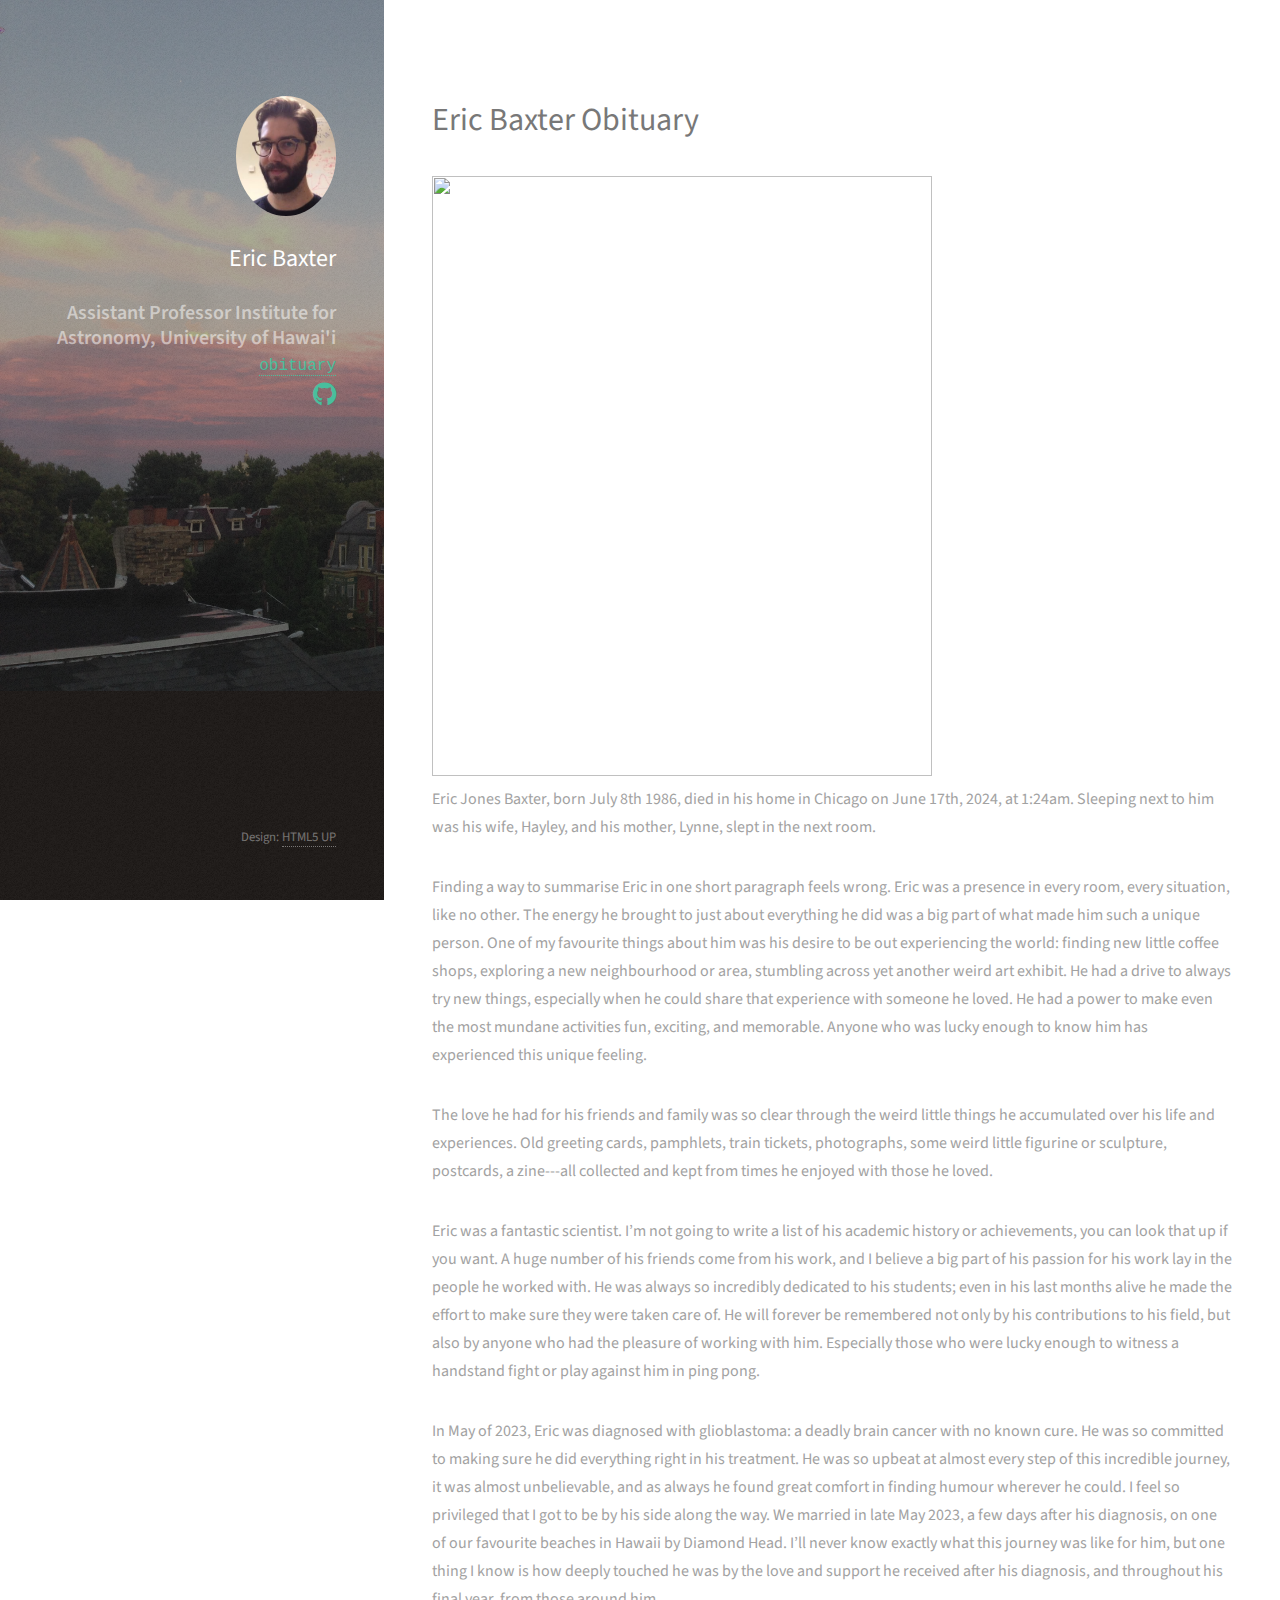
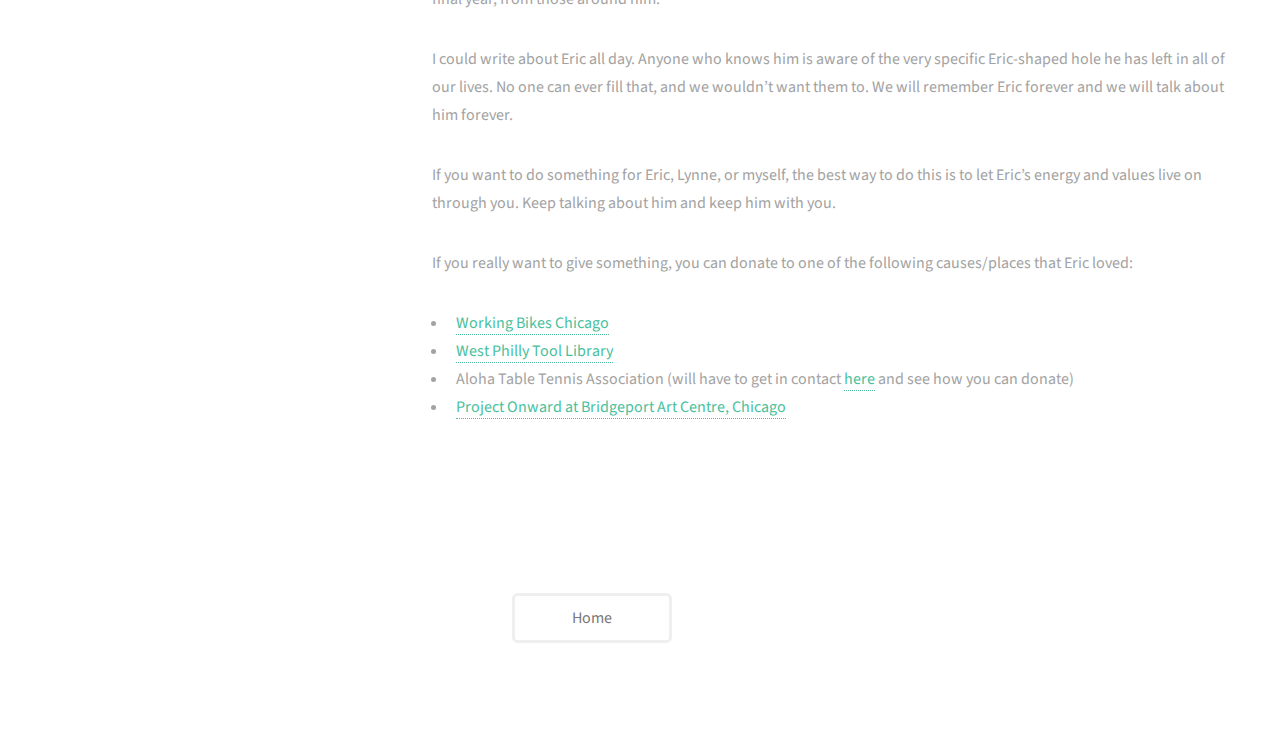
==== commit c2916889: "Update obit.html" ====
--- a/obit.html
+++ b/obit.html
@@ -25,7 +25,7 @@
 					</h1>
 					<!-- <span class="monospace">ericjbax at gmail dot com</span> -->
 					<span class="monospace"><a href="obit.html"> obituary </a></span>
-					<br></br>
+					<br>
 					<ul class="icons">
 						<li><a href="https://github.com/ebaxter" class="icon brands fa-github"><span class="label">Github</span></a></li>
 					</ul>
@@ -41,6 +41,7 @@
 						<header class="major">
 							<h2><b>Eric Baxter Obituary</b></h2>
 						</header>
+						<img src="images/Eric_aperol.jpg" alt="" width="500" height="600"/>
 						<p> 
 							Eric Jones Baxter, born July 8th 1986, died in his home in Chicago on June 17th, 2024, at 1:24am. 
 							Sleeping next to him was his wife, Hayley, and his mother, Lynne, slept in the next room. 
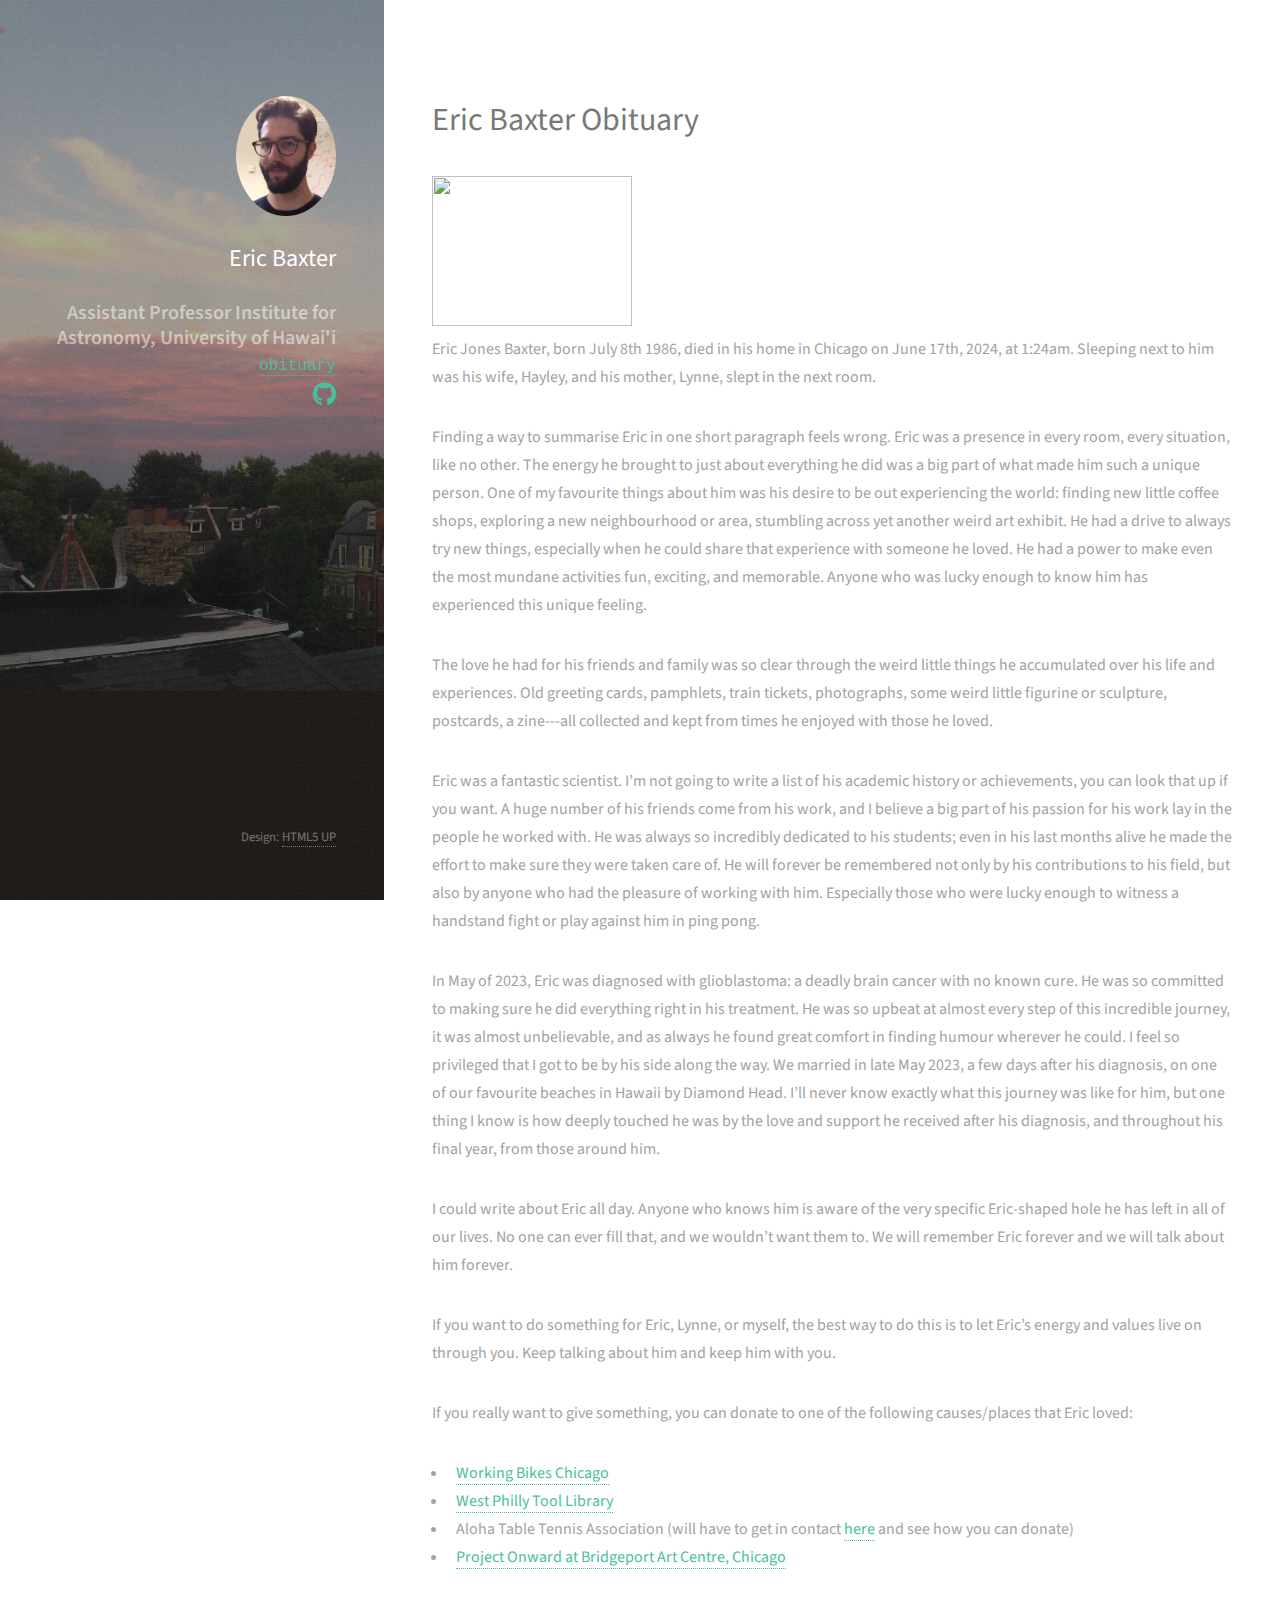
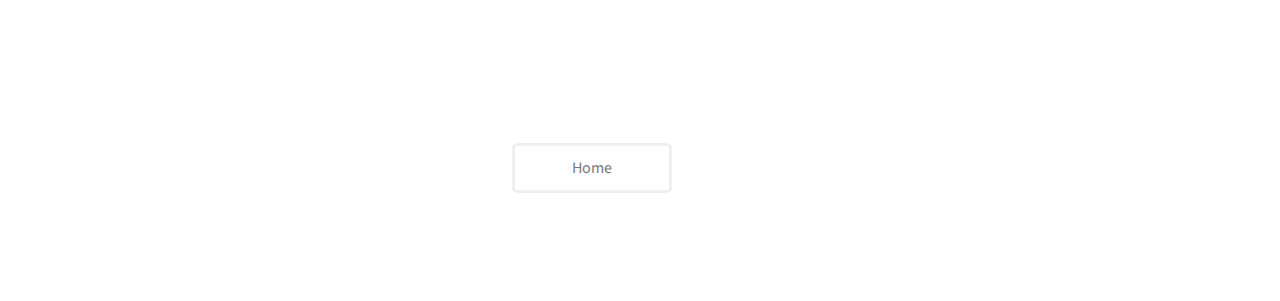
==== commit 9793b8e4: "Update obit.html" ====
--- a/obit.html
+++ b/obit.html
@@ -41,7 +41,7 @@
 						<header class="major">
 							<h2><b>Eric Baxter Obituary</b></h2>
 						</header>
-						<img src="images/Eric_aperol.jpg" alt="" width="500" height="600"/>
+						<img src="images/Eric_aperol.jpg" alt="" width="200" height="150" class="center"/>
 						<p> 
 							Eric Jones Baxter, born July 8th 1986, died in his home in Chicago on June 17th, 2024, at 1:24am. 
 							Sleeping next to him was his wife, Hayley, and his mother, Lynne, slept in the next room. 
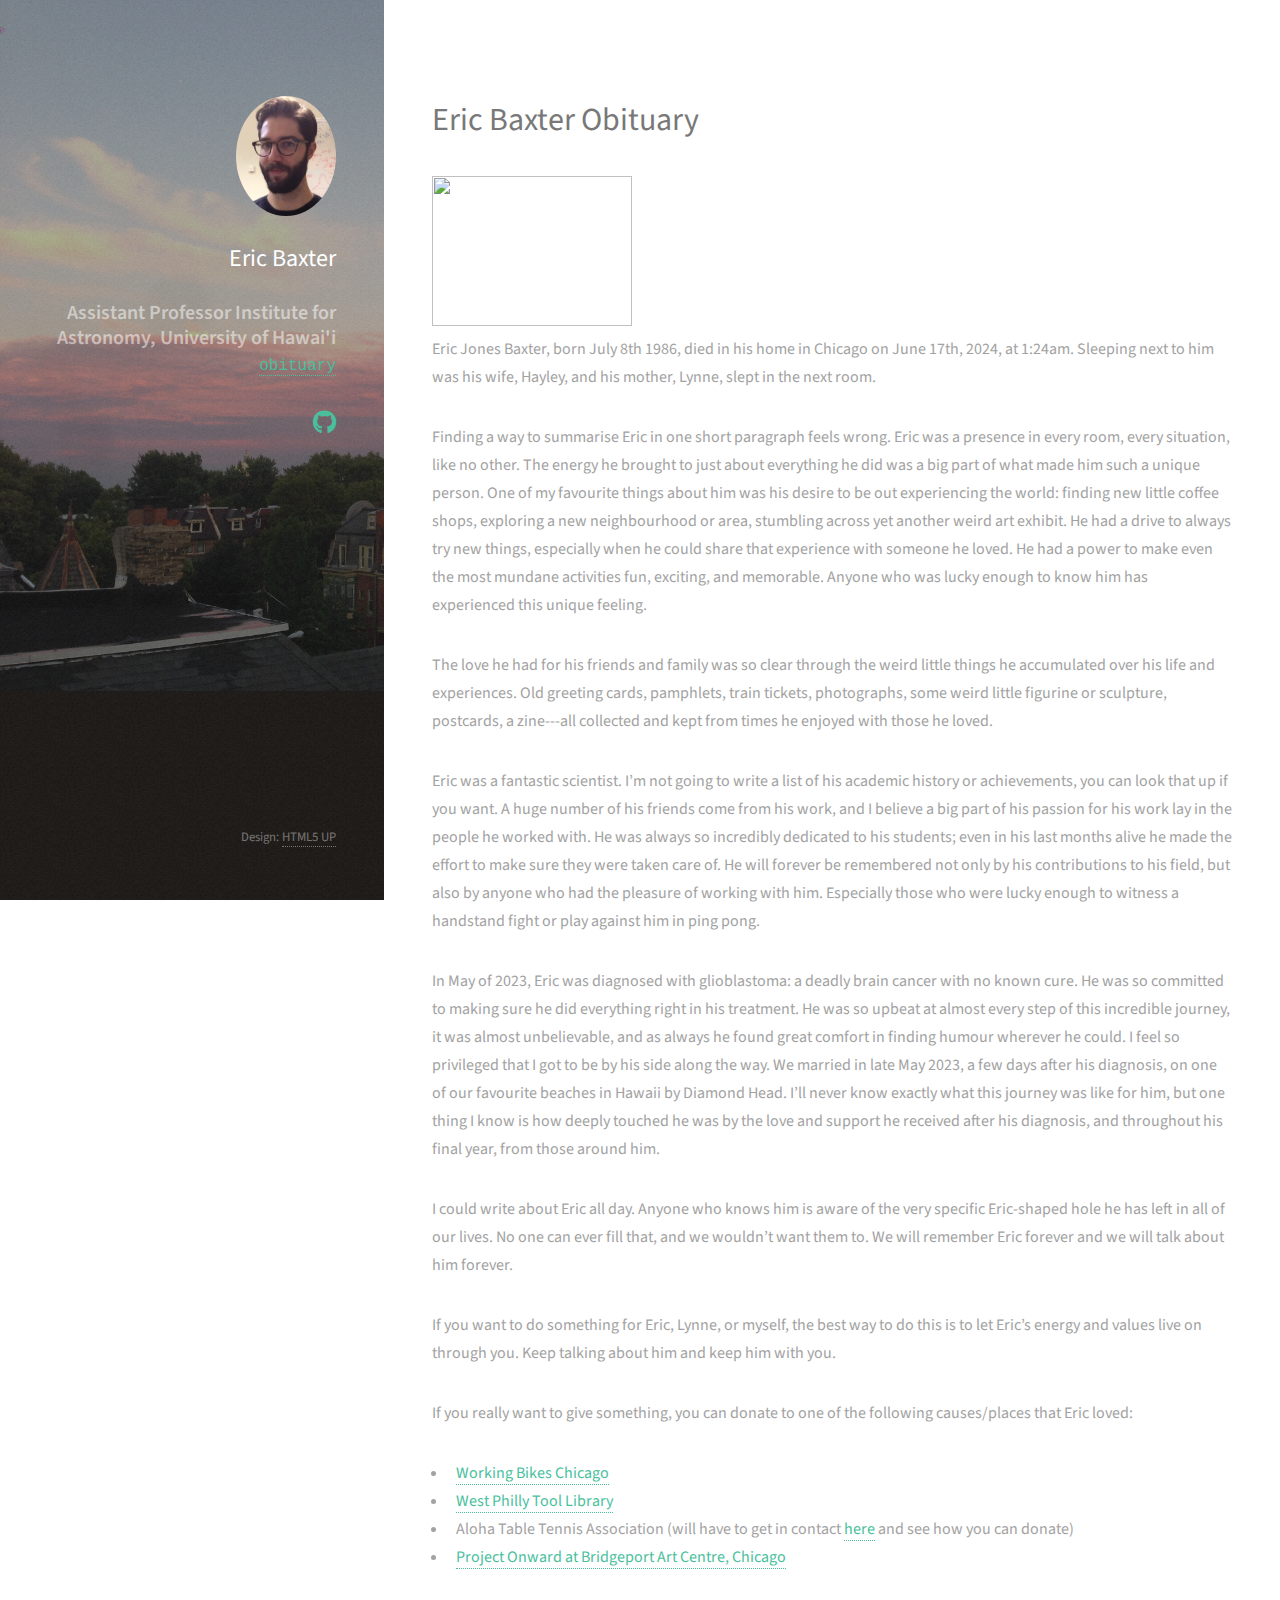
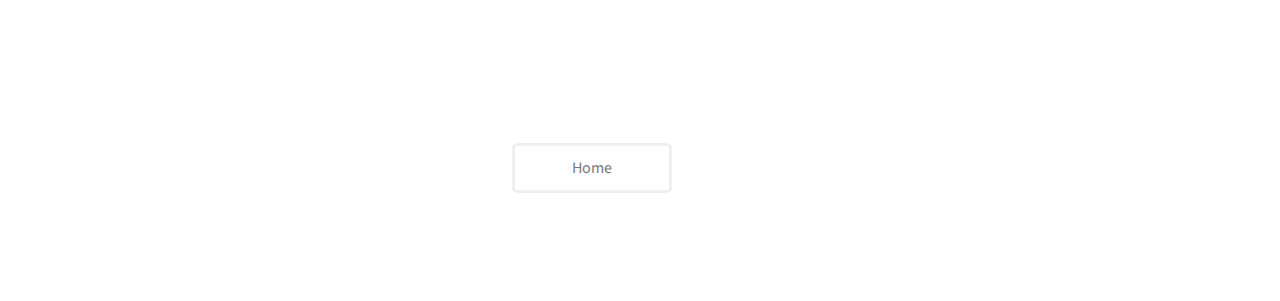
==== commit 43e376af: "Update obit.html" ====
--- a/obit.html
+++ b/obit.html
@@ -25,7 +25,7 @@
 					</h1>
 					<!-- <span class="monospace">ericjbax at gmail dot com</span> -->
 					<span class="monospace"><a href="obit.html"> obituary </a></span>
-					<br>
+					<br><br>
 					<ul class="icons">
 						<li><a href="https://github.com/ebaxter" class="icon brands fa-github"><span class="label">Github</span></a></li>
 					</ul>
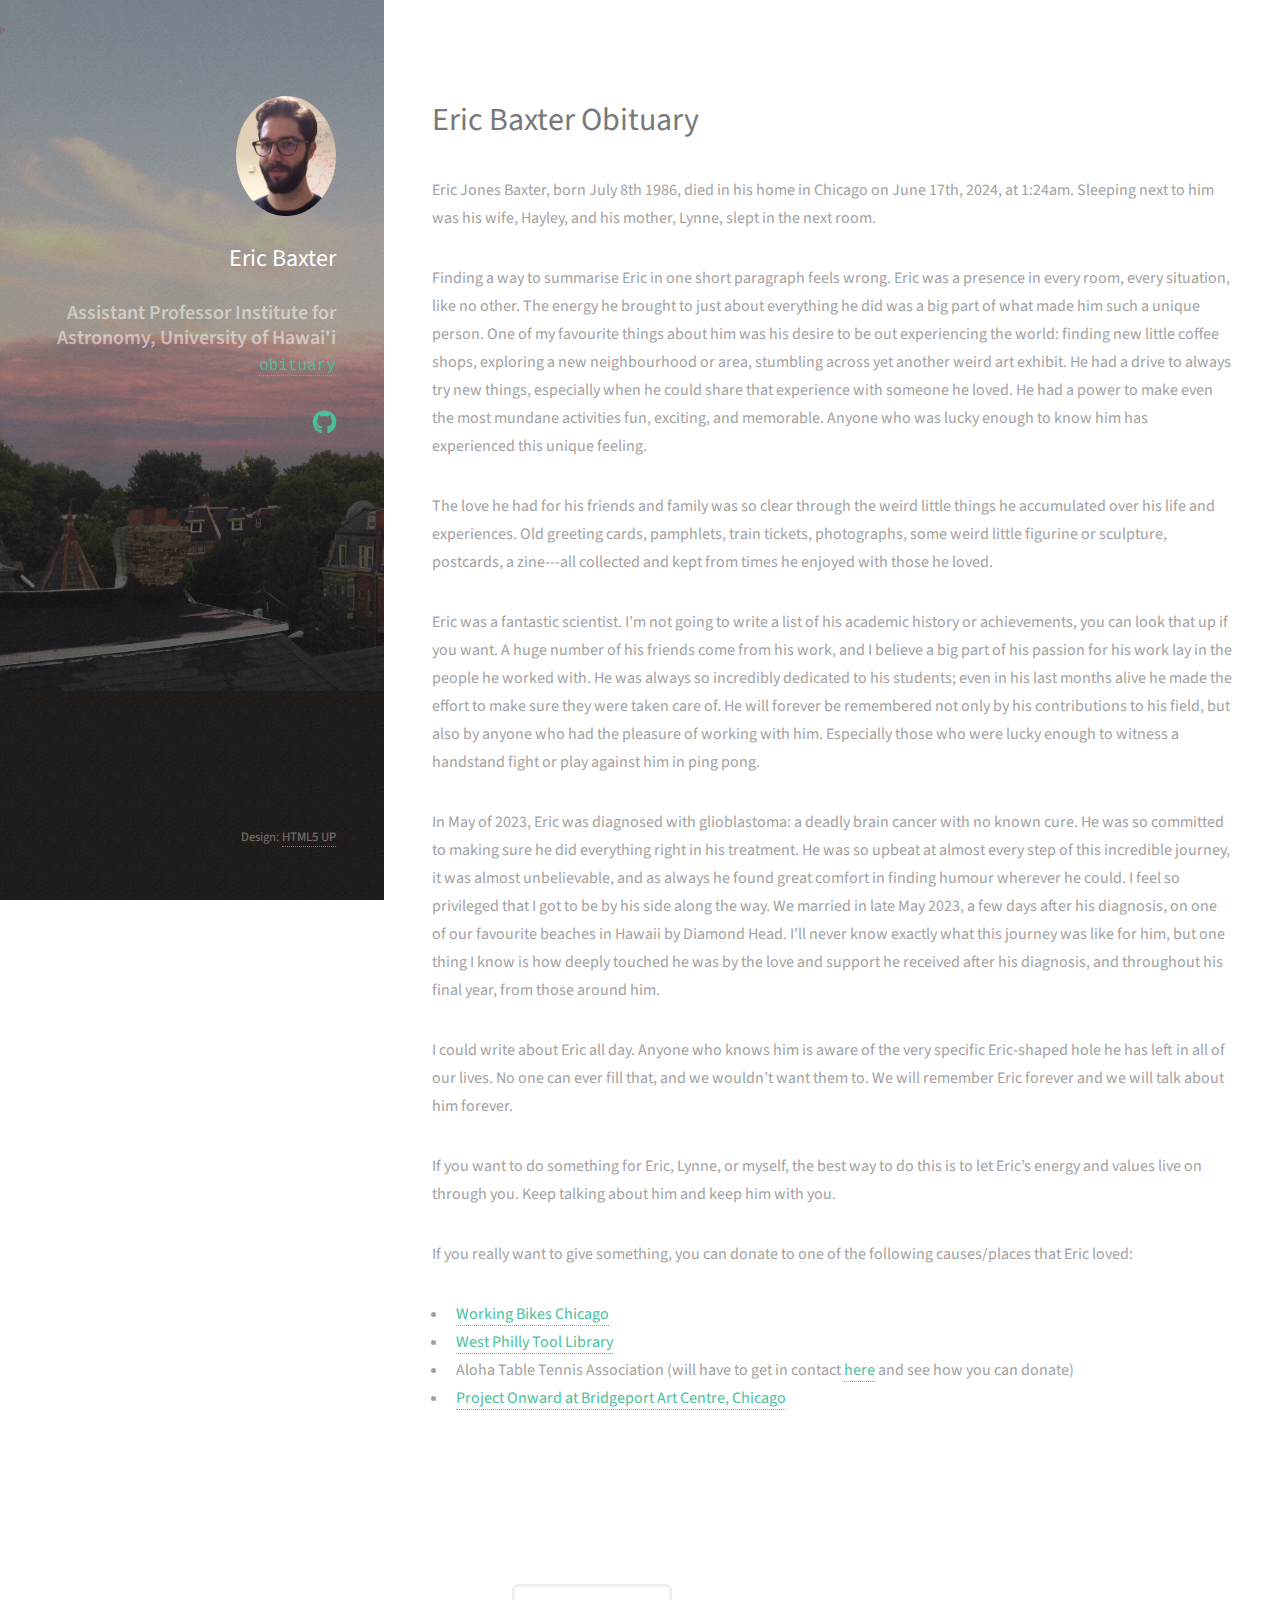
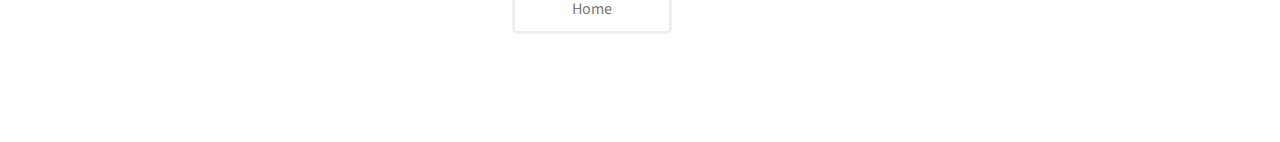
==== commit dbf200de: "Update obit.html" ====
--- a/obit.html
+++ b/obit.html
@@ -24,7 +24,7 @@
 					  University of Hawai'i <br></br>
 					</h1>
 					<!-- <span class="monospace">ericjbax at gmail dot com</span> -->
-					<span class="monospace"><a href="obit.html"> obituary </a></span>
+					<span class="monospace"> <a href="obit.html"> obituary </a> </span>
 					<br><br>
 					<ul class="icons">
 						<li><a href="https://github.com/ebaxter" class="icon brands fa-github"><span class="label">Github</span></a></li>
@@ -41,7 +41,7 @@
 						<header class="major">
 							<h2><b>Eric Baxter Obituary</b></h2>
 						</header>
-						<img src="images/Eric_aperol.jpg" alt="" width="200" height="150" class="center"/>
+						<!-- <img src="images/Eric_aperol.jpg" alt="" width="200" height="150" class="center"/> -->
 						<p> 
 							Eric Jones Baxter, born July 8th 1986, died in his home in Chicago on June 17th, 2024, at 1:24am. 
 							Sleeping next to him was his wife, Hayley, and his mother, Lynne, slept in the next room. 
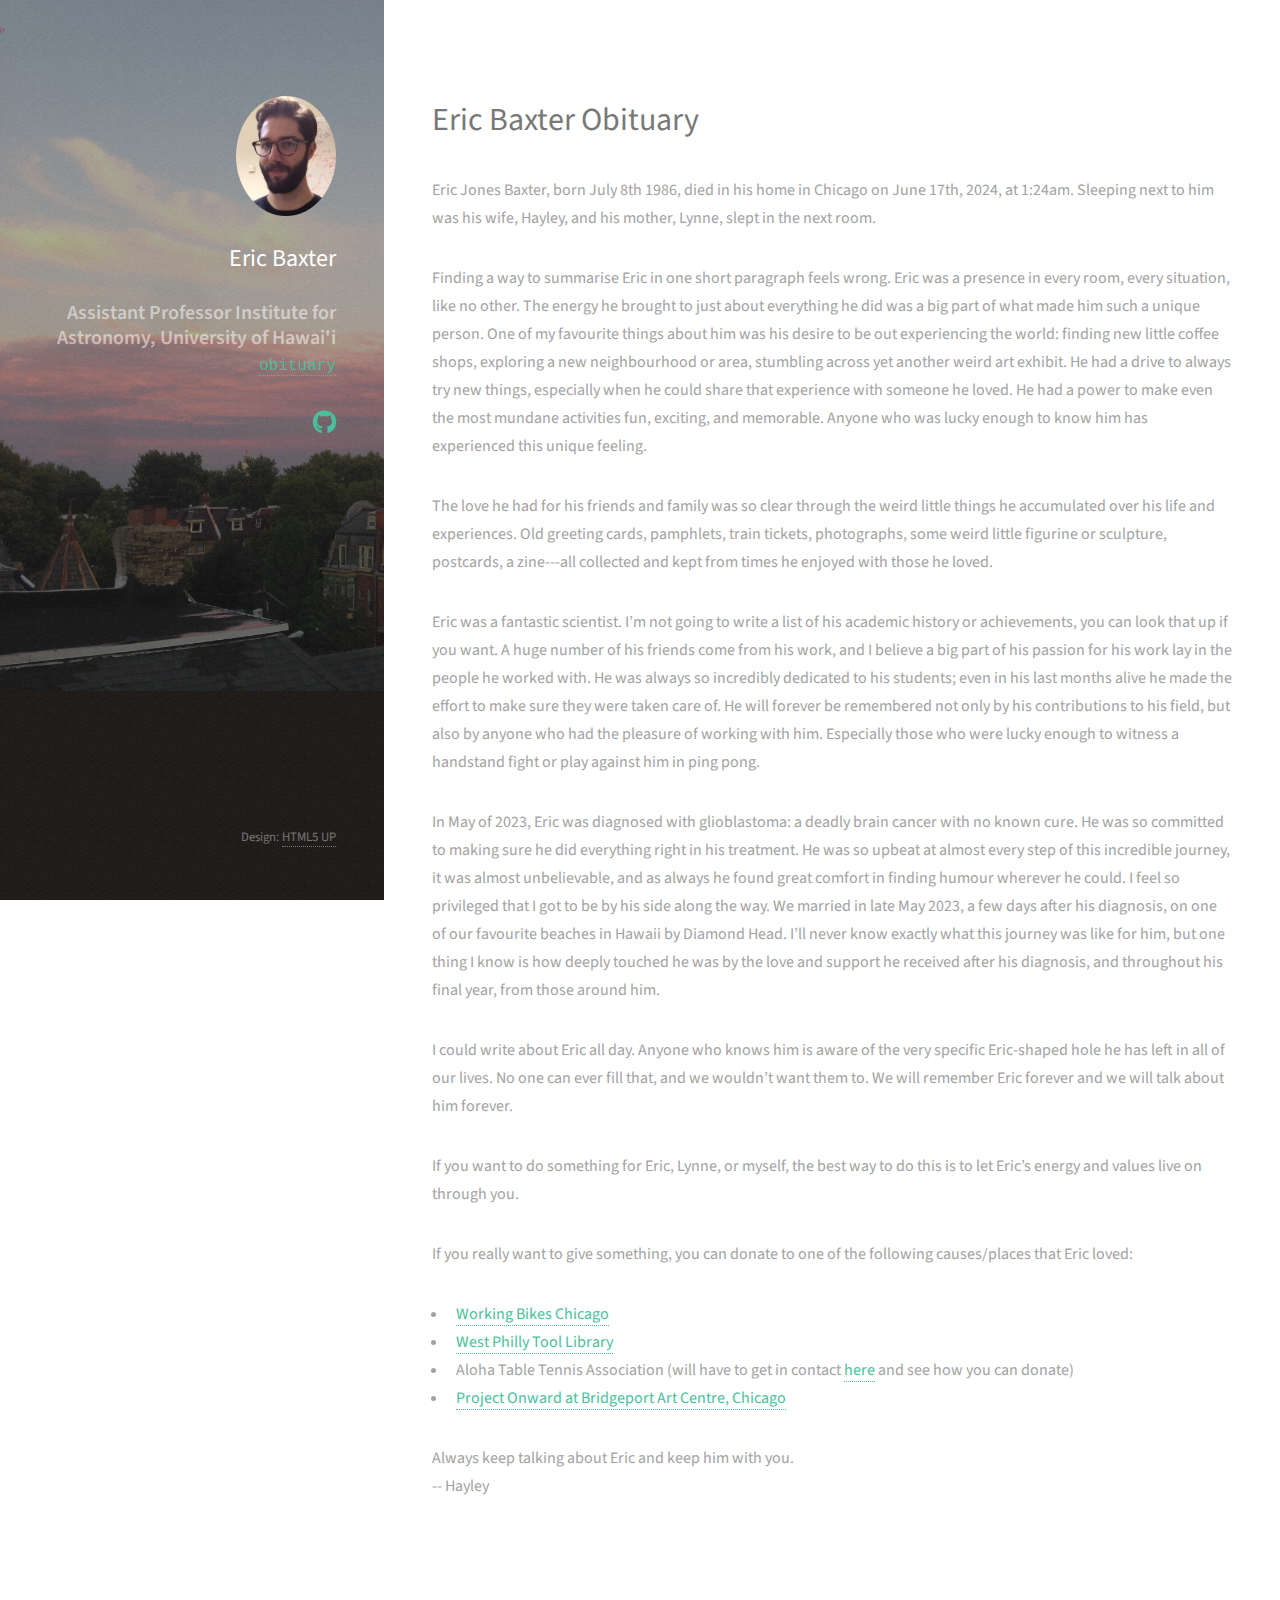
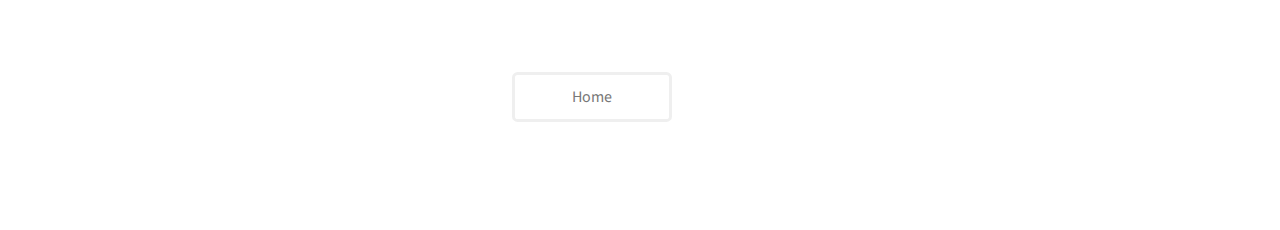
==== commit f14dfae7: "Update obit.html" ====
--- a/obit.html
+++ b/obit.html
@@ -81,7 +81,7 @@
 						</p>
 						
 						<p>
-							If you want to do something for Eric, Lynne, or myself, the best way to do this is to let Eric’s energy and values live on through you. Keep talking about him and keep him with you. 
+							If you want to do something for Eric, Lynne, or myself, the best way to do this is to let Eric’s energy and values live on through you.
 							<!-- Some suggestions:
 							<ul>
 								<li> Visit your local independent coffee shop </li>
@@ -106,6 +106,10 @@
 							If you want to say something about Eric or share a story or memory, please do so on <a href="https://www.kudoboard.com/boards/w0yE9mxE">this kudoboard </a>
 						</p>
 						-->
+
+						<p> Always keep talking about Eric and keep him with you. <br>
+							-- Hayley
+						</p>
 
 						<br><br><br><br><br>
 						<ul class="actions">
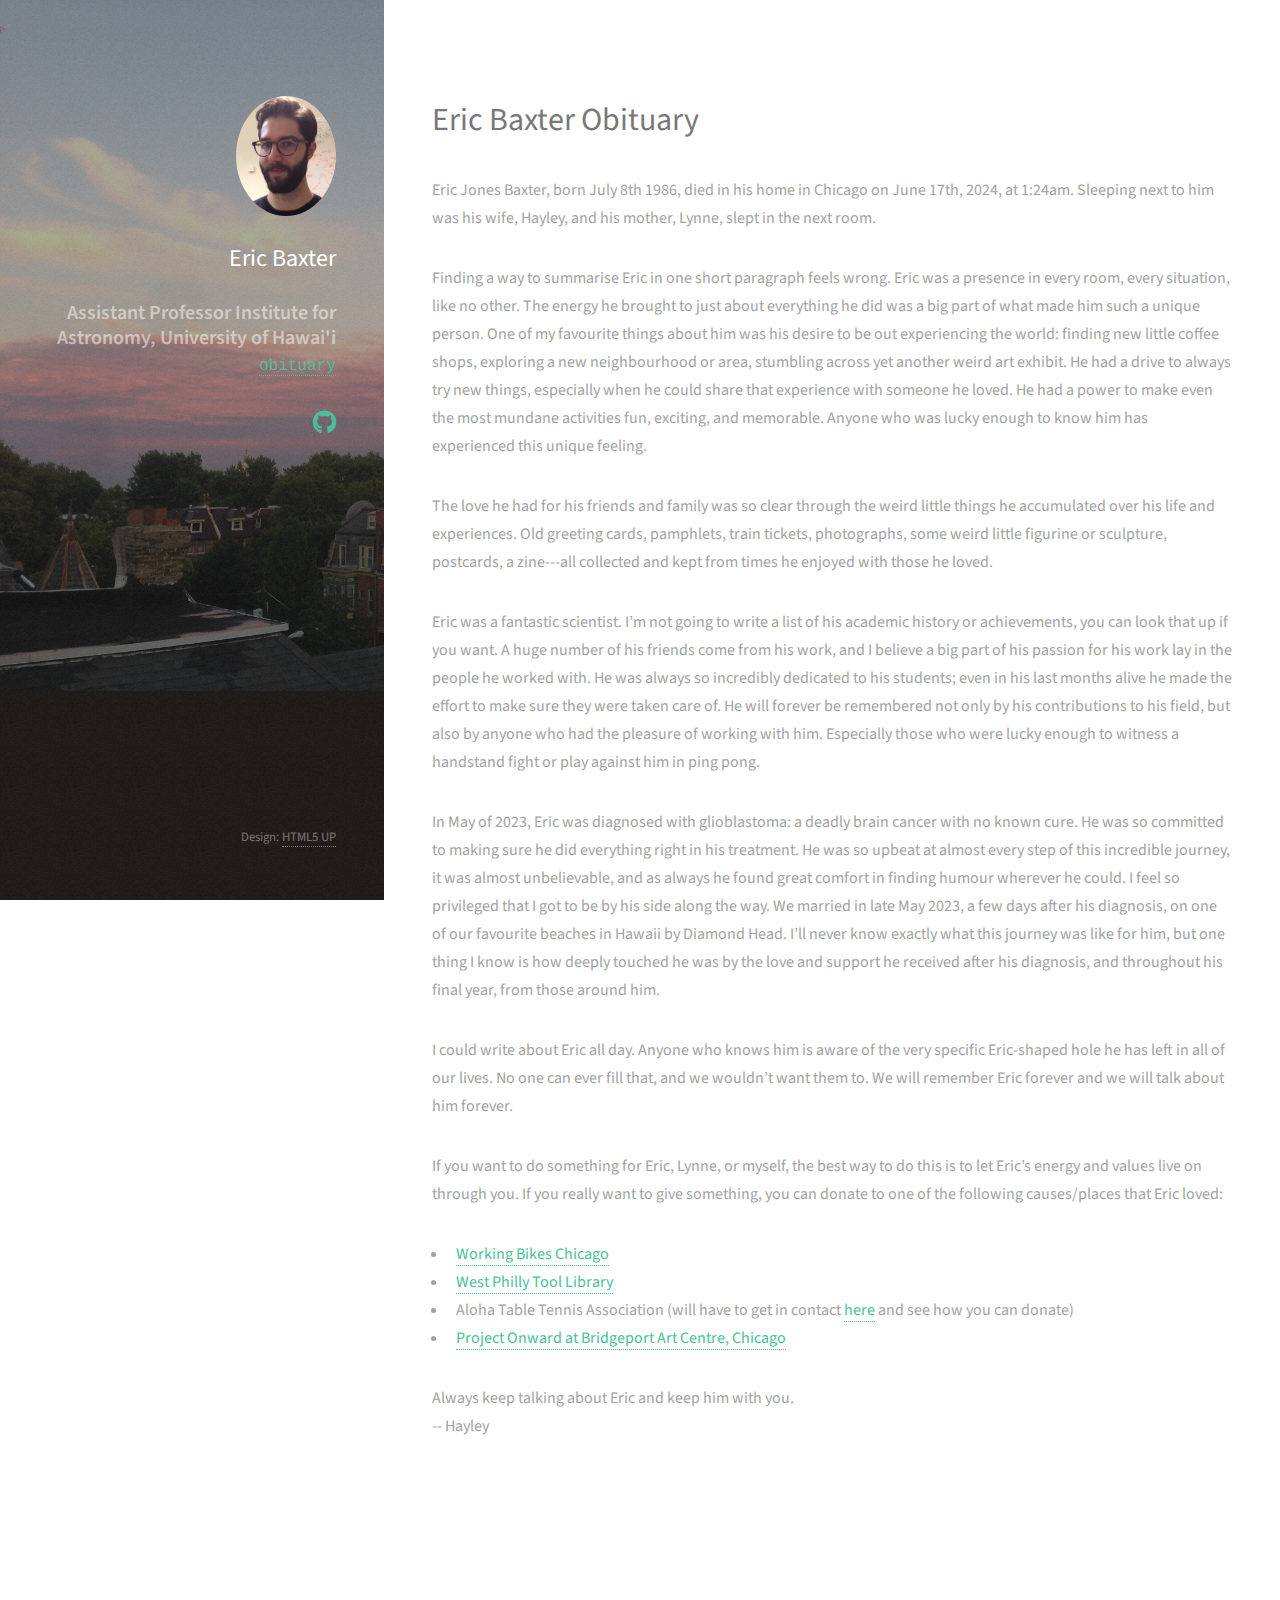
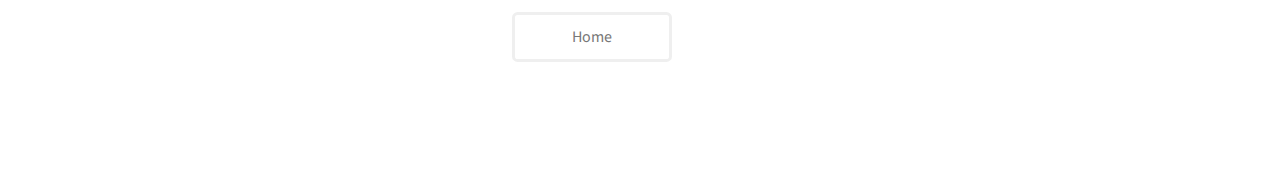
==== commit 506cce82: "Update obit.html" ====
--- a/obit.html
+++ b/obit.html
@@ -82,6 +82,14 @@
 						
 						<p>
 							If you want to do something for Eric, Lynne, or myself, the best way to do this is to let Eric’s energy and values live on through you.
+							If you really want to give something, you can donate to one of the following causes/places that Eric loved: </br>
+							<ul>
+								<li> <a href="https://workingbikes.org/monetarydonations/">Working Bikes Chicago</a> </li>
+								<li> <a href="https://westphillytools.org/donate/">West Philly Tool Library</a></li> 
+								<li> Aloha Table Tennis Association (will have to get in contact <a href="https://alohatabletennis.org">here</a> and see how you can donate) </li>
+								<li> <a href="https://www.projectonward.org/donate">Project Onward at Bridgeport Art Centre, Chicago</a></li>
+							</ul>
+
 							<!-- Some suggestions:
 							<ul>
 								<li> Visit your local independent coffee shop </li>
@@ -92,20 +100,6 @@
 								<li> Learn to play ping pong </li>
 							</ul> 
 						</p> -->
-						<p> 
-							If you really want to give something, you can donate to one of the following causes/places that Eric loved:
-							<ul>
-								<li> <a href="https://workingbikes.org/monetarydonations/">Working Bikes Chicago</a> </li>
-								<li> <a href="https://westphillytools.org/donate/">West Philly Tool Library</a></li> 
-								<li> Aloha Table Tennis Association (will have to get in contact <a href="https://alohatabletennis.org">here</a> and see how you can donate) </li>
-								<li> <a href="https://www.projectonward.org/donate">Project Onward at Bridgeport Art Centre, Chicago</a></li>
-							</ul>
-						</p>
-						<!-- 
-						<p> 
-							If you want to say something about Eric or share a story or memory, please do so on <a href="https://www.kudoboard.com/boards/w0yE9mxE">this kudoboard </a>
-						</p>
-						-->
 
 						<p> Always keep talking about Eric and keep him with you. <br>
 							-- Hayley
